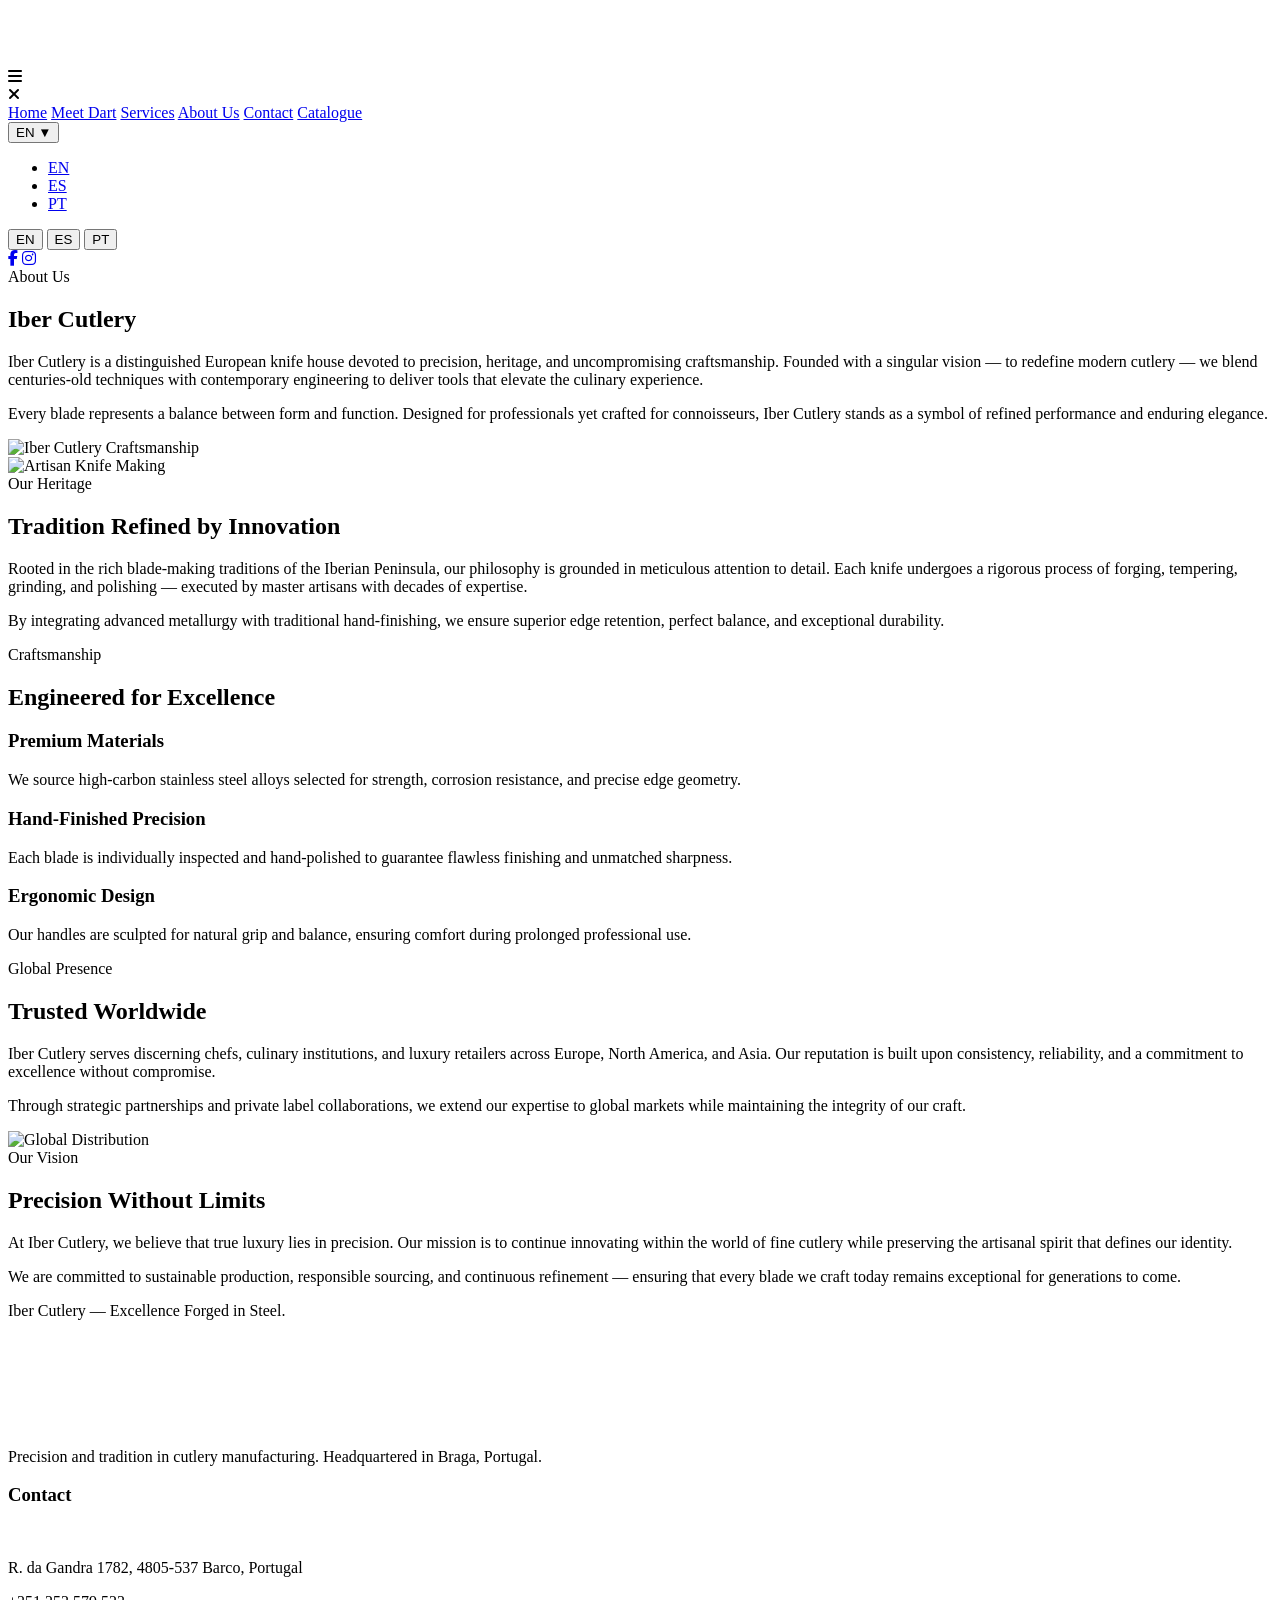
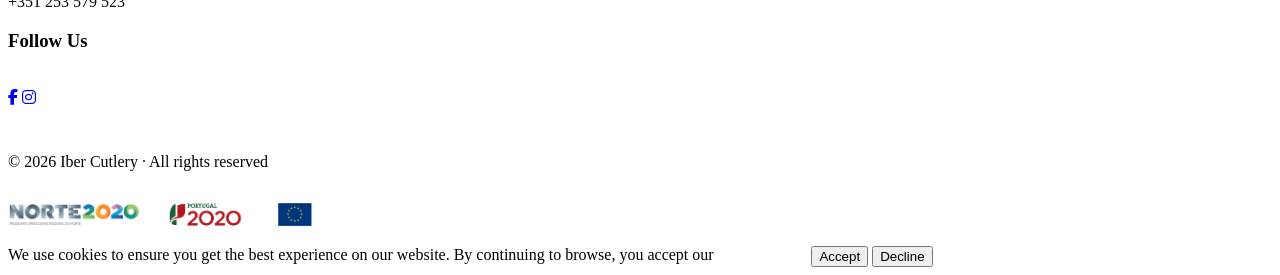
==== about.html @ 4a2fb49c "Update about.html" ====
<!doctype html>
<html lang="en">
<head>
<meta charset="utf-8"/>
<meta name="viewport" content="width=device-width, initial-scale=1, viewport-fit=cover"/>
<title>Iber Cutlery — Precision & Tradition | Made in Portugal</title>
<meta name="description" content="Iber Cutlery — Portuguese cutlery manufacturer. Precision engineering, handcrafted finishes and industrial production. B2B catalog and corporate information."/>
<meta name="theme-color" content="#0b1220"/>
<link rel="icon" href="/favicon.ico">

<link href="https://fonts.googleapis.com/css2?family=Poppins:wght@300;400;600&display=swap" rel="stylesheet">
<link rel="stylesheet" href="https://cdnjs.cloudflare.com/ajax/libs/font-awesome/6.5.0/css/all.min.css">




<link rel="stylesheet" href="styles.css">



</head>

<body>

<header>
  <div class="header-bar" id="headerBar">
    <div class="container">
      <nav>
        <div class="logo"><a href="index.html"><img src="logoIBERsolo.png" alt="Iber Cutlery Logo"></a></div>

        <div class="menu-toggle" id="menuToggle"><i class="fas fa-bars"></i></div>

        <div class="nav-links" id="navLinks">
          <div class="close-menu" id="closeMenu"><i class="fas fa-times"></i></div>

          <a href="index.html">Home</a>
          <a href="meetdart.html">Meet Dart</a>
          <a href="services.html">Services</a>
          <a href="about.html">About Us</a>
          <a href="contact.html">Contact</a>
          <a href="https://drive.google.com/file/d/1WoMRmmUtPPjQzyLjRYjJHznSljWQ4U9n/view?usp=drive_link" class="catalogue-btn">Catalogue</a>

          <!-- LANGUAGE SELECTOR DESKTOP -->
          <div class="language-selector-desktop">
            <button id="langBtn">EN ▼</button>
            <ul id="langMenu" class="lang-menu">
              <li><a href="#">EN</a></li>
              <li><a href="#">ES</a></li>
              <li><a href="#">PT</a></li>
            </ul>
          </div>

          <!-- LANGUAGE SELECTOR MOBILE -->
          <div class="language-selector-mobile">
            <button class="lang-mobile">EN</button>
            <button class="lang-mobile">ES</button>
            <button class="lang-mobile">PT</button>
          </div>

          <div class="nav-social">
            <a href="https://www.facebook.com/ibercutlery" target="_blank"><i class="fab fa-facebook-f"></i></a>
            <a href="https://www.instagram.com/ibercutlery/" target="_blank"><i class="fab fa-instagram"></i></a>
          </div>

        </div>
      </nav>
    </div>
  </div>
</header>


  <!------------------------- HTML SECCIÓN ESPECIFICA----------------------------------->
<!-- ABOUT IBER CUTLERY -->
<section class="section">
    <div class="container grid-2">
        <div>
            <div class="muted">About Us</div>
            <h1>Iber Cutlery</h1>
            <p>
                Iber Cutlery is a distinguished European knife house devoted to precision, heritage, and uncompromising craftsmanship. Founded with a singular vision — to redefine modern cutlery — we blend centuries-old techniques with contemporary engineering to deliver tools that elevate the culinary experience.
            </p>
            <p>
                Every blade represents a balance between form and function. Designed for professionals yet crafted for connoisseurs, Iber Cutlery stands as a symbol of refined performance and enduring elegance.
            </p>
        </div>
        <div class="image-wrapper">
            <img src="img.png" alt="Iber Cutlery Craftsmanship">
        </div>
    </div>
</section>


<!-- HERITAGE & PHILOSOPHY -->
<section class="section">
    <div class="container grid-2">
        <div class="image-wrapper">
            <img src="img.png" alt="Artisan Knife Making">
        </div>
        <div>
            <div class="muted">Our Heritage</div>
            <h2>Tradition Refined by Innovation</h2>
            <p>
                Rooted in the rich blade-making traditions of the Iberian Peninsula, our philosophy is grounded in meticulous attention to detail. Each knife undergoes a rigorous process of forging, tempering, grinding, and polishing — executed by master artisans with decades of expertise.
            </p>
            <p>
                By integrating advanced metallurgy with traditional hand-finishing, we ensure superior edge retention, perfect balance, and exceptional durability.
            </p>
        </div>
    </div>
</section>


<!-- CRAFTSMANSHIP -->
<section class="section">
    <div class="container">
        <div class="muted">Craftsmanship</div>
        <h2>Engineered for Excellence</h2>
        <div class="grid-3 values">
            <div class="card">
                <h3>Premium Materials</h3>
                <p>
                    We source high-carbon stainless steel alloys selected for strength, corrosion resistance, and precise edge geometry.
                </p>
            </div>
            <div class="card">
                <h3>Hand-Finished Precision</h3>
                <p>
                    Each blade is individually inspected and hand-polished to guarantee flawless finishing and unmatched sharpness.
                </p>
            </div>
            <div class="card">
                <h3>Ergonomic Design</h3>
                <p>
                    Our handles are sculpted for natural grip and balance, ensuring comfort during prolonged professional use.
                </p>
            </div>
        </div>
    </div>
</section>


<!-- GLOBAL PRESENCE -->
<section class="section">
    <div class="container grid-2">
        <div>
            <div class="muted">Global Presence</div>
            <h2>Trusted Worldwide</h2>
            <p>
                Iber Cutlery serves discerning chefs, culinary institutions, and luxury retailers across Europe, North America, and Asia. Our reputation is built upon consistency, reliability, and a commitment to excellence without compromise.
            </p>
            <p>
                Through strategic partnerships and private label collaborations, we extend our expertise to global markets while maintaining the integrity of our craft.
            </p>
        </div>
        <div class="image-wrapper">
            <img src="img.png" alt="Global Distribution">
        </div>
    </div>
</section>


<!-- VISION -->
<section class="section">
    <div class="container">
        <div class="muted">Our Vision</div>
        <h2>Precision Without Limits</h2>
        <p>
            At Iber Cutlery, we believe that true luxury lies in precision. Our mission is to continue innovating within the world of fine cutlery while preserving the artisanal spirit that defines our identity.
        </p>
        <p>
            We are committed to sustainable production, responsible sourcing, and continuous refinement — ensuring that every blade we craft today remains exceptional for generations to come.
        </p>
        <div class="signature">
            Iber Cutlery — Excellence Forged in Steel.
        </div>
    </div>
</section>













<footer>
  <div class="container footer-grid">
    <div>
      <div class="footer-logo"><img src="logoIBER-blanco.png" alt="Iber Cutlery"></div>
      <div class="footer-about">Precision and tradition in cutlery manufacturing. Headquartered in Braga, Portugal.</div>
    </div>

    <div>
      <h3>Contact</h3> <br>
      <p>R. da Gandra 1782, 4805-537 Barco, Portugal</p>
      <p>+351 253 579 523</p>
    </div>

    <div>
      
      <h3>Follow Us</h3>
      <br>
      <div class="footer-social">
        <a href="https://www.facebook.com/ibercutlery" target="_blank"><i class="fab fa-facebook-f"></i></a>
        <a href="https://www.instagram.com/ibercutlery/" target="_blank"><i class="fab fa-instagram"></i></a>
      </div>
      <div style="margin-top:12px;">
        <a href="privacy.html" style="color:#fff;">Privacy Policy</a>
      </div>
    </div>
  </div>

  <div class="footer-legal">
    <p>© <span id="copyright-year">2025</span> Iber Cutlery · All rights reserved</p>
    <img src="logos_2020.png" style="height:55px;cursor:pointer;" onclick="window.open('Ficha-do-Proyecto-Iber.pdf','_blank')">
  </div>
</footer>

<div class="cookie-popup" id="cookiePopup" style="display:none;">
  <div>We use cookies to ensure you get the best experience on our website. By continuing to browse, you accept our <a href="privacy.html" style="color:#fff;text-decoration:underline;">Privacy Policy</a></div>
  <div class="cookie-buttons">
    <button class="cookie-btn cookie-accept" id="acceptCookies">Accept</button>
    <button class="cookie-btn cookie-reject" id="rejectCookies">Decline</button>
  </div>
</div>

<script>
/* ================= HEADER SCROLL ================= */
const headerBar = document.getElementById('headerBar');
window.addEventListener('scroll', () => { headerBar.classList.toggle('scrolled', window.scrollY > 60); });

/* ================= MOBILE MENU ================= */
const toggle = document.getElementById('menuToggle');
const nav = document.getElementById('navLinks');
const closeBtn = document.getElementById('closeMenu');

toggle.addEventListener('click', () => {
  nav.classList.add('active');
  document.body.classList.add('no-scroll');
});

closeBtn.addEventListener('click', () => {
  nav.classList.remove('active');
  document.body.classList.remove('no-scroll');
});

document.addEventListener('click', (e) => {
  if(!nav.contains(e.target) && !toggle.contains(e.target)){
    nav.classList.remove('active');
    document.body.classList.remove('no-scroll');
  }
});

/* ================= COOKIES ================= */
const cookiePopup = document.getElementById('cookiePopup');

if(!localStorage.getItem('cookieChoice')){
  cookiePopup.style.display = 'flex';
}

document.getElementById('acceptCookies').onclick = () => {
  localStorage.setItem('cookieChoice','accepted');
  cookiePopup.style.display = 'none';
};

document.getElementById('rejectCookies').onclick = () => {
  localStorage.setItem('cookieChoice','rejected');
  cookiePopup.style.display = 'none';
};

/* ================= LANGUAGE DROPDOWN DESKTOP ================= */
const langBtn = document.getElementById('langBtn');
const langMenu = document.getElementById('langMenu');

langBtn.addEventListener('click', (e) => {
  e.stopPropagation();
  langMenu.style.display = (langMenu.style.display === 'block') ? 'none' : 'block';
});

document.addEventListener('click', () => { langMenu.style.display = 'none'; });

/* ================= COPYRIGHT YEAR ================= */
document.getElementById("copyright-year").textContent = new Date().getFullYear();





  



/* ================= JS ESPECIFICO ================= */







</script>

</body>
</html>
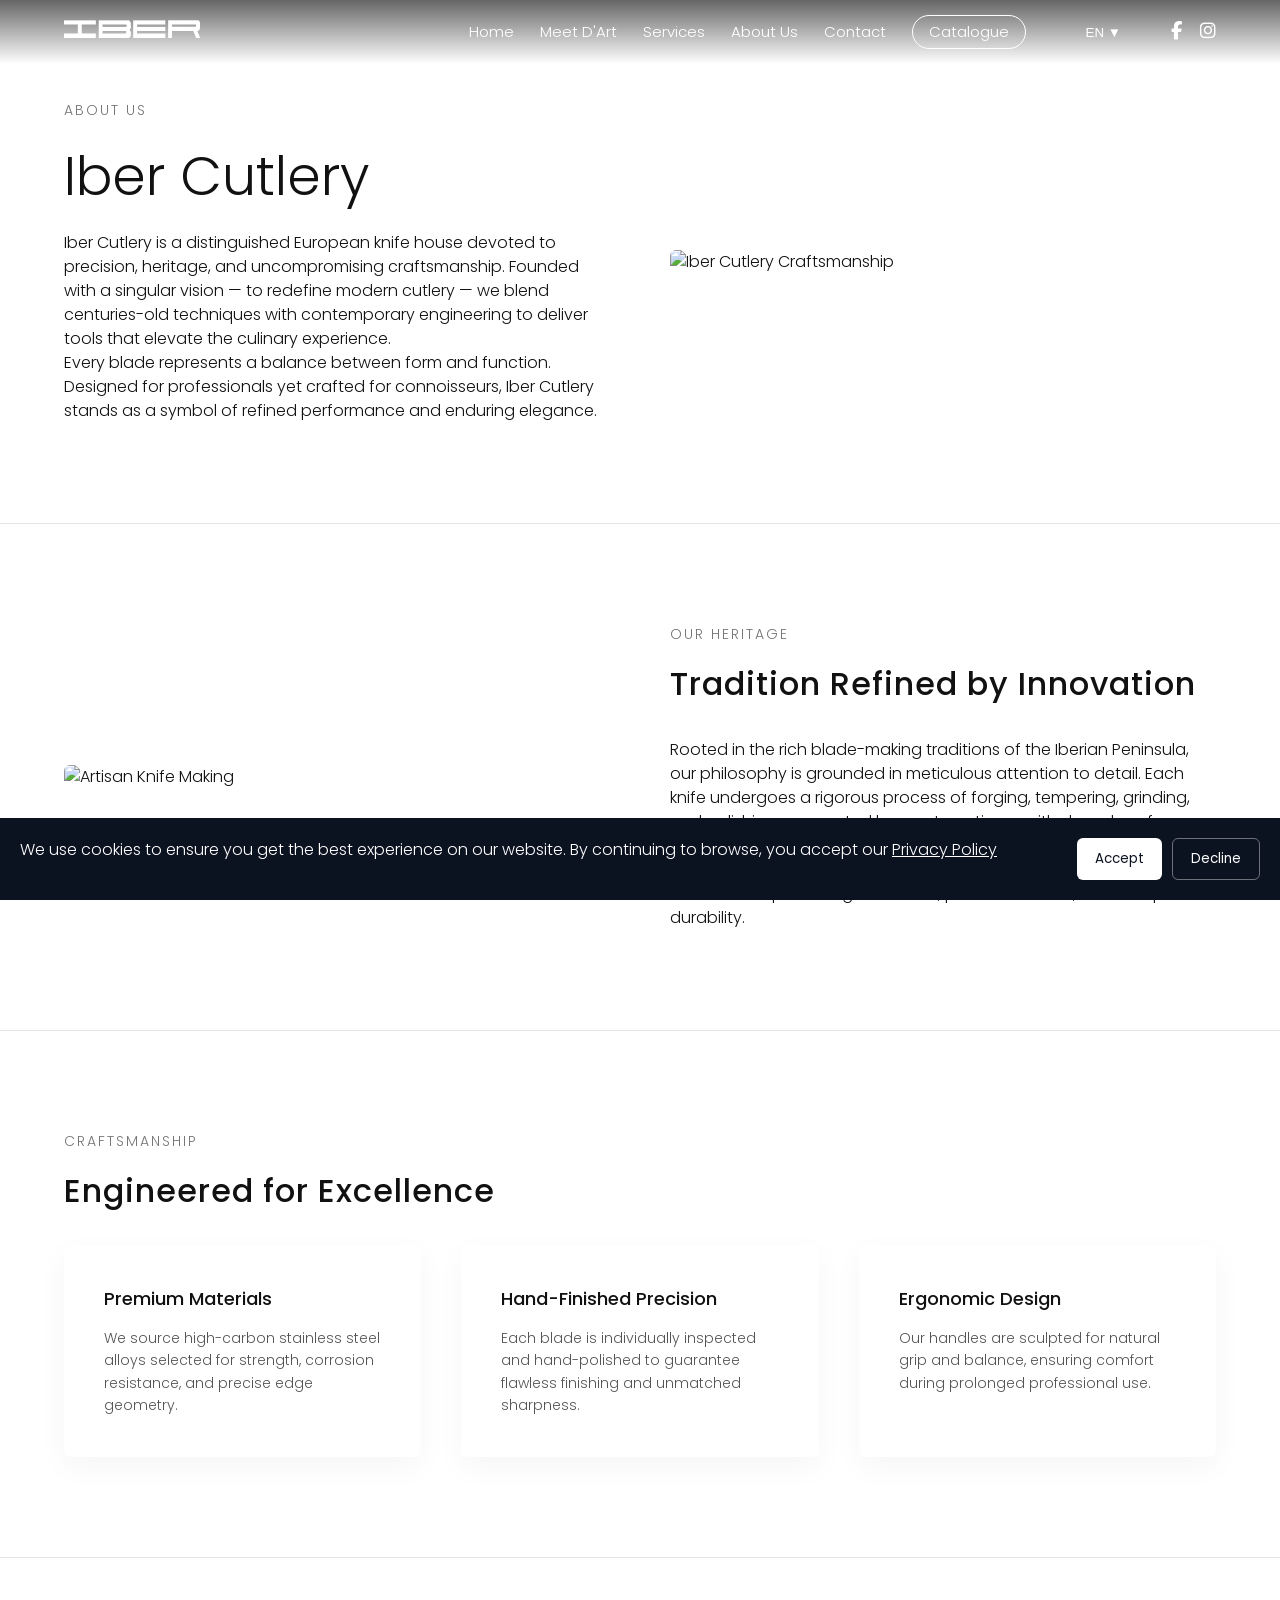
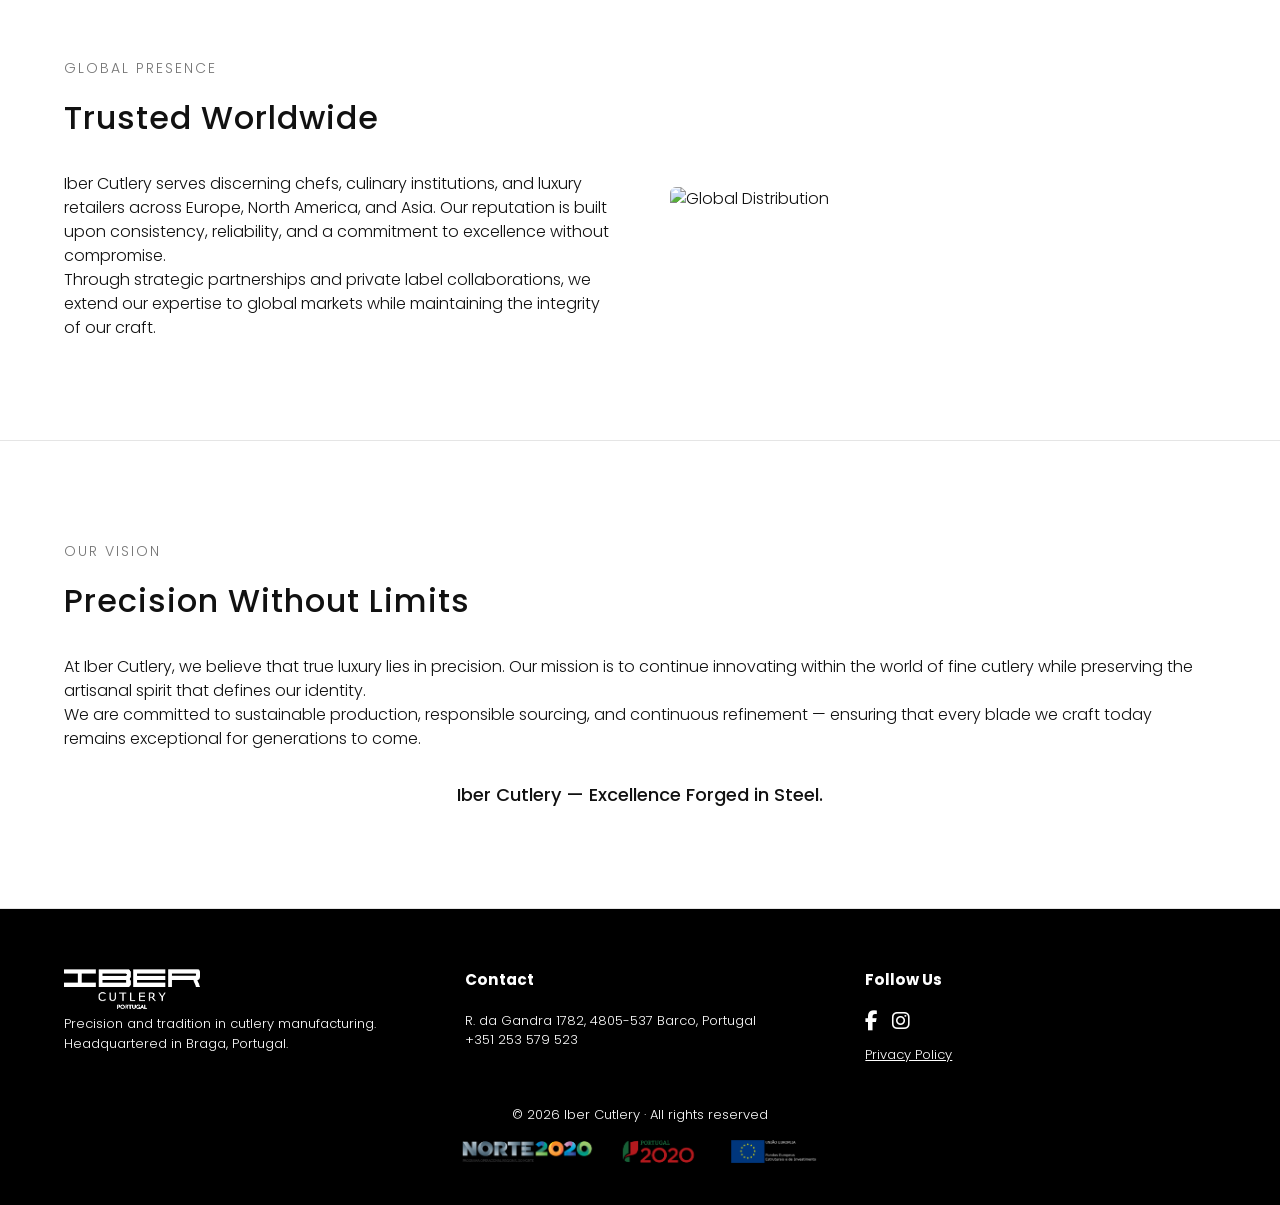
==== commit 69ef3f35: "Update about.html" ====
--- a/about.html
+++ b/about.html
@@ -34,7 +34,7 @@
           <div class="close-menu" id="closeMenu"><i class="fas fa-times"></i></div>
 
           <a href="index.html">Home</a>
-          <a href="meetdart.html">Meet Dart</a>
+          <a href="meetdart.html">Meet D'Art</a>
           <a href="services.html">Services</a>
           <a href="about.html">About Us</a>
           <a href="contact.html">Contact</a>
--- a/styles.css
+++ b/styles.css
@@ -0,0 +1,834 @@
+
+
+
+/* ================= RESET ================= */
+*, *::before, *::after {
+  box-sizing: border-box;
+  margin: 0;
+  padding: 0;
+}
+
+html {
+  scroll-behavior: smooth;
+}
+
+body {
+  font-family: "Poppins", sans-serif;
+  font-weight: 300;
+  line-height: 1.5;
+  color: #111;
+  background: #fff;
+  overflow-x: hidden;
+}
+
+/* ================= GLOBAL ================= */
+.container {
+  max-width: 1200px;
+  margin: auto;
+  padding: 0 clamp(16px, 4vw, 24px);
+}
+
+body.no-scroll {
+  overflow: hidden;
+}
+
+/* ================= HEADER ================= */
+header {
+  position: fixed;
+  top: 0;
+  left: 0;
+  right: 0;
+  z-index: 1000;
+}
+
+.header-bar {
+  width: 100%;
+  background: linear-gradient(to bottom, rgba(0,0,0,0.6), rgba(0,0,0,0));
+  transition: .35s;
+}
+
+.header-bar.scrolled {
+  background: rgba(0,0,0,.95);
+  backdrop-filter: blur(6px);
+}
+
+nav {
+  display: flex;
+  align-items: center;
+  justify-content: space-between;
+  height: 64px;
+}
+
+.logo img {
+  height: 18px;
+}
+
+/* ================= NAV ================= */
+.nav-links {
+  display: flex;
+  align-items: center;
+  gap: 26px;
+}
+
+.nav-links a {
+  color: #fff;
+  text-decoration: none;
+  font-size: 15px;
+}
+
+/* CTA */
+.catalogue-btn {
+  border: 1.6px solid #fff;
+  padding: 5px 16px;
+  border-radius: 80px;
+}
+
+/* SOCIAL ICONS */
+.nav-social {
+  display: flex;
+  gap: 18px;
+  margin-left: 10px;
+}
+
+.nav-social i {
+  color: #fff;
+  font-size: 18px;
+  transition: .3s;
+}
+
+.nav-social i:hover {
+  color: #aaa;
+}
+
+/* MENU BUTTONS */
+.menu-toggle,
+.close-menu {
+  display: none;
+  font-size: 26px;
+  color: #fff;
+  cursor: pointer;
+}
+
+/* ================= HERO ================= */
+.hero {
+  position: relative;
+  min-height: 100dvh;
+  width: 100%;
+  overflow: hidden;
+}
+
+.hero video {
+  position: absolute;
+  inset: 0;
+  width: 100%;
+  height: 100%;
+  object-fit: cover;
+}
+
+.overlay {
+  position: absolute;
+  inset: 0;
+  background: linear-gradient(180deg, rgba(11,18,32,0.35), rgba(11,18,32,0.65));
+  display: flex;
+  align-items: center;
+  justify-content: center;
+  text-align: center;
+  padding: 40px 20px;
+}
+
+.hero-inner {
+  max-width: 900px;
+  color: #fff;
+}
+
+.logo-hero img {
+  width: clamp(180px, 20vw, 260px);
+  margin-bottom: 22px;
+}
+
+h1 {
+  font-size: clamp(32px, 5vw, 54px);
+  margin-bottom: 14px;
+  font-weight: 300;
+}
+
+.lead {
+  font-size: clamp(16px, 2.2vw, 18px);
+}
+
+.actions {
+  display: flex;
+  gap: 24px;
+  justify-content: center;
+  margin-top: 40px;
+  flex-wrap: wrap;
+}
+
+.btn {
+  padding: 16px 44px;
+  border-radius: 80px;
+  border: 1.6px solid #fff;
+  color: #fff;
+  text-decoration: none;
+  font-size: 18px;
+  min-width: 180px;
+  transition: .3s;
+}
+
+.btn:hover {
+  background: rgba(255,255,255,.15);
+  transform: translateY(-2px);
+}
+
+/* ================= SECTIONS ================= */
+.white-section {
+  padding: clamp(40px, 10vw, 40px) 20px;
+  text-align: center;
+}
+
+.white-section h2 {
+  font-size: clamp(26px, 4vw, 40px);
+  margin-bottom: 20px;
+  font-weight: 400;
+}
+
+.white-section p {
+  max-width: 850px;
+  margin: 0 auto 60px;
+  font-size: 16px;
+}
+
+.box-grid {
+  display: grid;
+  grid-template-columns: repeat(auto-fit, minmax(260px,1fr));
+  gap: 30px;
+}
+
+.info-box {
+  padding: 30px 30px;
+  border-radius: 40px;
+  background: #cfcfcf;
+}.info-box p {
+  text-align: justify;
+}
+
+
+/* ================= FOOTER ================= */
+footer {
+  background: #000000;
+  color: #fff;
+  padding-top: 60px;
+  font-size: 13px;
+}
+
+.footer-grid {
+  display: grid;
+  grid-template-columns: repeat(auto-fit, minmax(240px,1fr));
+  gap: 50px;
+  margin-bottom: 20px;
+}
+
+.footer-logo img {
+  height: 40px;
+}
+
+.footer-social {
+  display: flex;
+  gap: 14px;
+}
+
+.footer-social i {
+  color: #fff;
+  font-size: 20px;
+}
+
+.footer-social i:hover {
+  color: #888;
+}
+
+.footer-legal {
+  background: #000;
+  padding: 20px;
+  text-align: center;
+  font-size: 13px;
+}
+
+/* ================= COOKIES ================= */
+.cookie-popup {
+  position: fixed;
+  bottom: 0;
+  left: 0;
+  width: 100%;
+  background: #0b1220;
+  color: #fff;
+  padding: 20px;
+  display: flex;
+  justify-content: space-between;
+  gap: 20px;
+  flex-wrap: wrap;
+  z-index: 9999;
+}
+
+.cookie-buttons {
+  display: flex;
+  gap: 10px;
+  flex-wrap: wrap;
+}
+
+.cookie-btn {
+  border: none;
+  padding: 10px 18px;
+  border-radius: 6px;
+  cursor: pointer;
+  font-family: "Poppins";
+}
+
+.cookie-accept {
+  background: #fff;
+  color: #0b1220;
+}
+
+.cookie-reject {
+  background: transparent;
+  border: 1px solid rgba(255,255,255,.4);
+  color: #fff;
+}
+
+/* ================= LANGUAGE SELECTORS ================= */
+/* Desktop */
+.language-selector-desktop {
+  position: relative;
+  display: inline-block;
+  margin-left: 20px;
+}
+
+.language-selector-desktop button {
+  background: none;
+  color: #fff;
+  border: none;
+  padding: 6px 14px;
+  border-radius: 40px;
+  cursor: pointer;
+  font-weight: 500;
+}
+
+.language-selector-desktop .lang-menu {
+  display: none;
+  position: absolute;
+  top: 120%;
+  left: 0;
+  background: #0b1220;
+  border-radius: 12px;
+  list-style: none;
+  padding: 8px 0;
+  min-width: 60px;
+  text-align: center;
+  box-shadow: 0 2px 10px rgba(0,0,0,0.4);
+  z-index: 1005;
+}
+
+.language-selector-desktop .lang-menu li a {
+  display: block;
+  padding: 6px 16px;
+  color: #fff;
+  text-decoration: none;
+  font-weight: 500;
+}
+
+.language-selector-desktop .lang-menu li a:hover {
+  background: rgba(255,255,255,0.1);
+}
+
+/* Mobile */
+.language-selector-mobile {
+  display: flex;
+  gap: 10px;
+  justify-content: center;
+  width: 100%;
+}
+
+.language-selector-mobile .lang-mobile {
+  background: #fff;
+  color: #000;
+  border: 1.6px solid #fff;
+  padding: 6px 12px;
+  border-radius: 30px;
+  cursor: pointer;
+  font-weight: 500;
+  min-width: 50px;
+}
+
+/* ================= MEDIA QUERIES ================= */
+
+/* Tablet & Mobile <=900px */
+@media (max-width: 900px) {
+
+  /* Menu Toggle */
+  .menu-toggle { 
+    display: block;
+  }
+
+  /* Nav links */
+  .nav-links {
+    position: fixed;
+    top: 0;
+    right: -100%;
+    width: 100%;
+    height: 100vh;
+    background: rgba(0,0,0,0.9);
+    flex-direction: column;
+    justify-content: flex-start;
+    align-items: center;
+    padding: 80px 0 40px 0;
+    overflow-y: auto;
+    transition: .35s;
+    z-index: 1001;
+    scroll-behavior: smooth;
+  }
+
+  .nav-links.active { right: 0; }
+
+  .nav-links a {
+    font-size: 18px;
+    color: #fff;
+    text-decoration: none;
+    text-align: center;
+    margin: 1px 0;
+    padding: 1px 0;
+    width: 100%;
+    max-width: 200px;
+  }
+
+  .nav-links a.catalogue-btn {
+    background: #fff;
+    color: #000 !important;
+    border: none;
+    padding: 7px 40px;
+    margin: 6px 0;
+    border-radius: 40px;
+    font-weight: 500;
+    text-align: center;
+    width: auto;
+    display: inline-block;
+  }
+
+  .close-menu {
+    display: block;
+    position: absolute;
+    top: 12px;
+    right: 12px;
+    z-index: 1002;
+  }
+
+  /* Scrollbar minimal */
+  .nav-links::-webkit-scrollbar {
+    width: 6px;
+  }
+  .nav-links::-webkit-scrollbar-thumb {
+    background: rgba(255,255,255,0.2);
+    border-radius: 3px;
+  }
+
+  /* Hide desktop language selector */
+  .language-selector-desktop { display: none; }
+
+  /* Hero Mobile */
+  .hero-inner {
+    display: flex;
+    flex-direction: column;
+    align-items: center;
+    justify-content: center;
+    text-align: center;
+    padding: 20px;
+  }
+
+  .logo-hero img { width: clamp(120px,35vw,180px); margin-bottom: 20px; }
+  .actions { flex-direction: column; align-items: center; gap: 14px; margin-top: 24px; }
+  .btn { width: 70%; max-width: 260px; font-size: 16px; padding: 14px 28px; }
+
+  .nav-links .nav-social i {
+    font-size: 24px; 
+  }
+
+}
+
+/* Mobile <=600px */
+@media (max-width:600px) {
+  nav { height: 58px; }
+  .logo img { height: 16px; }
+  .white-section { padding: 30px 16px; }
+
+  .cookie-popup { flex-direction: column; align-items: flex-start; }
+  .cookie-buttons { width: 100%; }
+  .cookie-btn { flex: 1; text-align: center; }
+}
+
+/* Landscape mobile <=900px */
+@media (orientation: landscape) and (max-width:900px) {
+  .logo-hero { display: none; }
+  .nav-links { min-height: auto; padding: 30px 0; }
+}
+
+/* Desktop >=901px */
+@media (min-width:901px) {
+  .close-menu { display: none !important; }
+  .language-selector-mobile { display: none !important; }
+}
+
+
+
+
+
+
+.info-box {
+  position: relative;
+  background-size: cover;
+  background-position: center;
+  border-radius: 10px;
+  min-height:900px;
+  padding: 45px;
+  color: #fff;
+  display: flex;
+  align-items: top;
+  justify-content: center;
+  overflow: hidden;
+}
+
+.info-box::before {
+  content: "";
+  position: absolute;
+  inset: 0;
+  background: rgba(0,0,0,0.35);
+  /*background: rgba(0,0,0,0.35);  oscurece un poco la imagen para mejorar la legibilidad */
+  border-radius: 10px;
+}
+
+.info-content {
+  position: relative; /* para estar por encima del ::before */
+  z-index: 1;
+  text-align: justify;
+}
+
+
+.info-btn {
+  display: inline-block;
+  padding: 14px 36px;
+  border-radius: 60px;
+  background: rgba(0, 0, 0, 0.15);
+  color: #ffffff;
+  font-weight: 300;
+  text-decoration: none;
+  font-size: 16px;
+  transition: 0.3s;
+  border: 1.6px solid #fff;
+}
+
+.info-btn:hover {
+  background: rgba(0, 0, 0, 0.55);
+  transform: translateY(-2px);
+}
+
+
+
+
+
+
+
+
+
+
+
+
+
+/* ================= ESTILOS DE DART ================= */
+/* GENERAL */
+.dart-section,
+.dart-finishes,
+.dart-gallery{
+  padding: 100px 20px;
+}
+
+.container-narrow{
+  max-width: 900px;
+  margin: auto;
+  text-align: center;
+}
+
+.dart-title{
+  font-size: 42px;
+  font-weight: 300;
+  margin-bottom: 30px;
+}
+
+.dart-text{
+  font-size: 17px;
+  line-height: 1.8;
+  color: #444;
+}
+
+/* FINISHES */
+.finish-grid{
+  display: grid;
+  grid-template-columns: repeat(auto-fit,minmax(260px,1fr));
+  gap: 40px;
+  margin-top: 70px;
+}
+
+.finish-card{
+  position: relative;
+  overflow: hidden;
+  border-radius: 16px;
+}
+
+.finish-card img{
+  width: 100%;
+  height: 420px;
+  object-fit: cover;
+  display: block;
+}
+
+.finish-overlay{
+  position: absolute;
+  inset: 0;
+  background: linear-gradient(to top, rgba(0,0,0,0.65), rgba(0,0,0,0.2));
+  color: #fff;
+  padding: 30px;
+  display: flex;
+  flex-direction: column;
+  justify-content: flex-end;
+}
+
+/* GALLERY */
+.gallery-grid{
+  display: grid;
+  grid-template-columns: repeat(4,1fr);
+  gap: 0;
+  margin-top: 60px;
+}
+
+.gallery-item{
+  position: relative;
+  cursor: pointer;
+  overflow: hidden;
+}
+
+.gallery-item img{
+  width: 100%;
+  height: 420px;
+  object-fit: cover;
+  display: block;
+  transition: 0.6s;
+}
+
+.gallery-item:hover img{
+  transform: scale(1.05);
+}
+
+.gallery-label{
+  position: absolute;
+  bottom: 0;
+  left: 0;
+  right: 0;
+  padding: 20px;
+  background: linear-gradient(to top, rgba(0,0,0,0.8), transparent);
+  color: #fff;
+  font-size: 18px;
+}
+
+/* MODAL */
+.model-modal{
+  position: fixed;
+  inset: 0;
+  background: rgba(0,0,0,0.85);
+  display: none;
+  align-items: center;
+  justify-content: center;
+  z-index: 9999;
+}
+
+.model-content{
+  width: 90%;
+  max-width: 1000px;
+  background: #111;
+  border-radius: 20px;
+  overflow: hidden;
+  display: grid;
+  grid-template-columns: 1fr 1fr;
+}
+
+.model-content img{
+  width: 100%;
+  height: 100%;
+  object-fit: cover;
+}
+
+.modal-info{
+  padding: 60px;
+  color: #fff;
+}
+
+.close-modal{
+  position: absolute;
+  top: 30px;
+  right: 40px;
+  color: #fff;
+  font-size: 28px;
+  cursor: pointer;
+}
+
+/* RESPONSIVE */
+@media(max-width:900px){
+  .gallery-grid{
+    grid-template-columns: repeat(2,1fr);
+  }
+
+  .model-content{
+    grid-template-columns: 1fr;
+  }
+
+  .modal-info{
+    padding: 30px;
+  }
+
+  .finish-card img,
+  .gallery-item img{
+    height: 300px;
+  }
+}
+
+
+
+
+
+/* ================= ESTILOS SERVICE ================= */
+.section {
+    padding: 100px 0;
+    border-bottom: 1px solid #e5e5e5;
+}
+
+.section:last-child {
+    border-bottom: none;
+}
+
+h2 {
+    font-size: 32px;
+    font-weight: 500;
+    margin-bottom: 30px;
+    letter-spacing: 1px;
+}
+
+.grid-2 {
+    display: grid;
+    grid-template-columns: 1fr 1fr;
+    gap: 60px;
+    align-items: center;
+}
+
+.grid-3 {
+    display: grid;
+    grid-template-columns: repeat(3, 1fr);
+    gap: 40px;
+}
+
+.image-wrapper {
+    width: 100%;
+    overflow: hidden;
+    border-radius: 6px;
+}
+
+.image-wrapper img {
+    width: 100%;
+    height: auto;
+    display: block;
+    object-fit: cover;
+}
+
+.muted {
+    color: #777;
+    font-size: 14px;
+    letter-spacing: 2px;
+    text-transform: uppercase;
+    margin-bottom: 15px;
+}
+
+.card {
+    padding: 40px;
+    background: #fff;
+    border-radius: 6px;
+    box-shadow: 0 10px 30px rgba(0,0,0,0.04);
+}
+
+.card h3 {
+    font-size: 18px;
+    font-weight: 500;
+    margin-bottom: 15px;
+}
+
+.card p {
+    font-size: 14px;
+    line-height: 1.6;
+    color: #555;
+}
+
+.signature {
+    font-size: 18px;
+    font-weight: 500;
+    margin-top: 30px;
+    text-align: center;
+}
+
+/* RESPONSIVE */
+@media (max-width: 992px) {
+    .grid-2 {
+        grid-template-columns: 1fr;
+        gap: 40px;
+    }
+
+    .grid-3 {
+        grid-template-columns: 1fr;
+    }
+
+    .section {
+        padding: 70px 0;
+    }
+
+    h2 {
+        font-size: 26px;
+    }
+    
+}
+
+
+
+
+
+
+
+
+
+
+
+/* ================= CONTACT PAGE ================= */
+
+
+/* === CENTERED CONTACT SECTION === */
+
+
+
+
+
+.contact-bg-video{
+  position: fixed;
+  inset: 0;
+  width: 100%;
+  height: 100%;
+  object-fit: cover;
+  z-index: -2;
+}
+
+.contact-video-overlay{
+  position: fixed;
+  inset: 0;
+  background: rgba(0,0,0,0.52);
+  z-index: -1;
+}
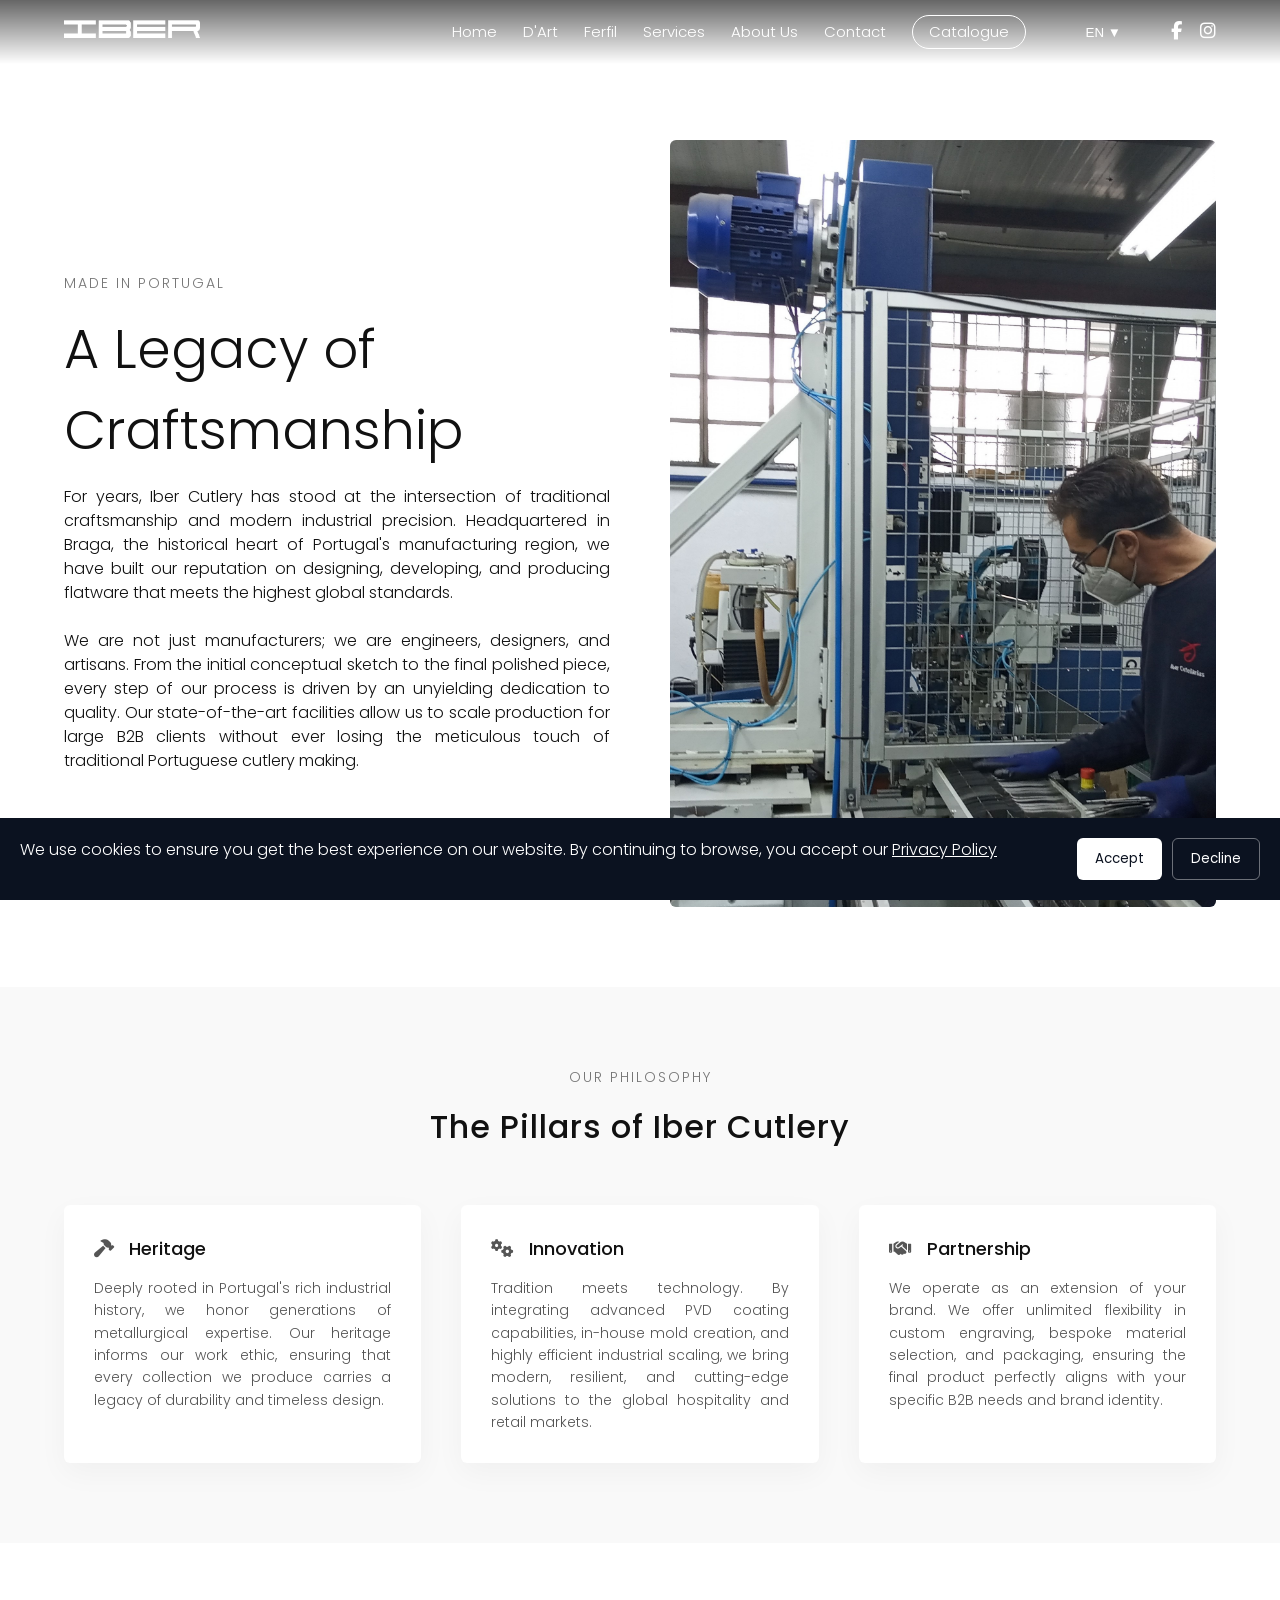
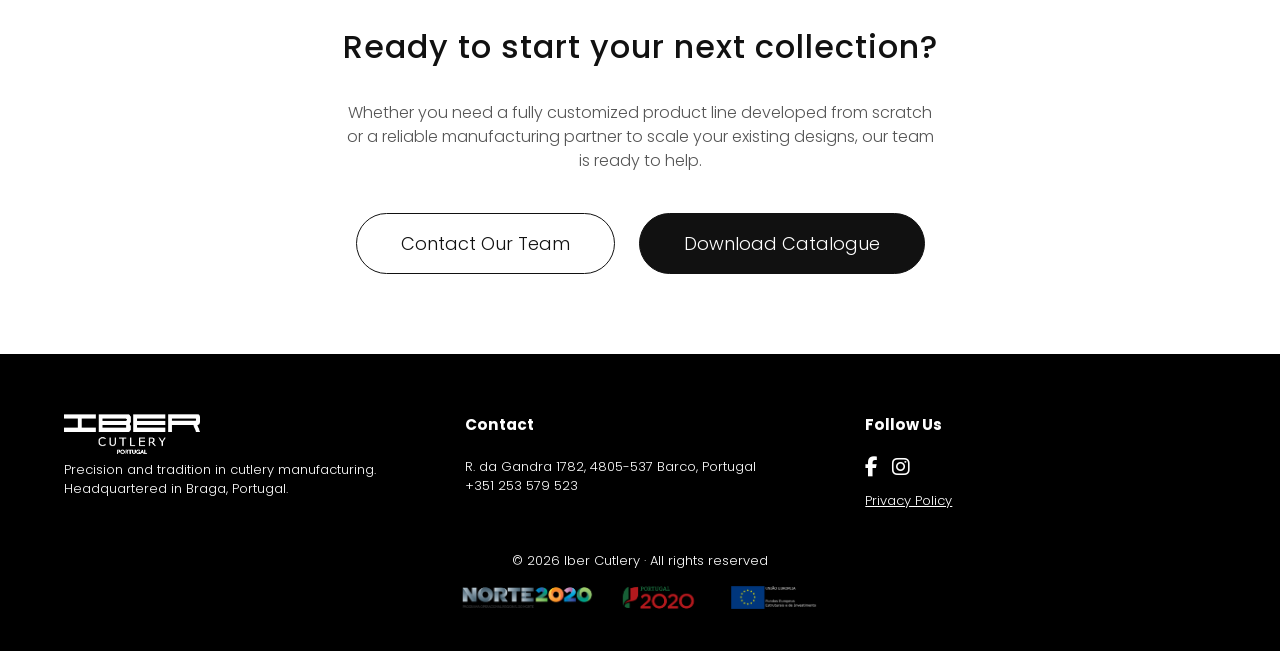
==== commit 8af91eee: "Add files via upload" ====
--- a/about.html
+++ b/about.html
@@ -3,21 +3,15 @@
 <head>
 <meta charset="utf-8"/>
 <meta name="viewport" content="width=device-width, initial-scale=1, viewport-fit=cover"/>
-<title>Iber Cutlery — Precision & Tradition | Made in Portugal</title>
-<meta name="description" content="Iber Cutlery — Portuguese cutlery manufacturer. Precision engineering, handcrafted finishes and industrial production. B2B catalog and corporate information."/>
+<title>About Us | Iber Cutlery — Precision & Tradition</title>
+<meta name="description" content="Learn about Iber Cutlery's history, our manufacturing capabilities in Braga, Portugal, and our commitment to precision engineering and traditional craftsmanship."/>
 <meta name="theme-color" content="#0b1220"/>
 <link rel="icon" href="/favicon.ico">
 
-<link href="https://fonts.googleapis.com/css2?family=Poppins:wght@300;400;600&display=swap" rel="stylesheet">
+<link href="https://fonts.googleapis.com/css2?family=Poppins:wght@300;400;500;600&display=swap" rel="stylesheet">
 <link rel="stylesheet" href="https://cdnjs.cloudflare.com/ajax/libs/font-awesome/6.5.0/css/all.min.css">
 
-
-
-
 <link rel="stylesheet" href="styles.css">
-
-
-
 </head>
 
 <body>
@@ -34,13 +28,13 @@
           <div class="close-menu" id="closeMenu"><i class="fas fa-times"></i></div>
 
           <a href="index.html">Home</a>
-          <a href="meetdart.html">Meet D'Art</a>
+          <a href="meetdart.html">D'Art</a>
+          <a href="ferfil.html">Ferfil</a>
           <a href="services.html">Services</a>
           <a href="about.html">About Us</a>
           <a href="contact.html">Contact</a>
           <a href="https://drive.google.com/file/d/1WoMRmmUtPPjQzyLjRYjJHznSljWQ4U9n/view?usp=drive_link" class="catalogue-btn">Catalogue</a>
 
-          <!-- LANGUAGE SELECTOR DESKTOP -->
           <div class="language-selector-desktop">
             <button id="langBtn">EN ▼</button>
             <ul id="langMenu" class="lang-menu">
@@ -50,7 +44,6 @@
             </ul>
           </div>
 
-          <!-- LANGUAGE SELECTOR MOBILE -->
           <div class="language-selector-mobile">
             <button class="lang-mobile">EN</button>
             <button class="lang-mobile">ES</button>
@@ -68,125 +61,63 @@
   </div>
 </header>
 
-
-  <!------------------------- HTML SECCIÓN ESPECIFICA----------------------------------->
-<!-- ABOUT IBER CUTLERY -->
-<section class="section">
-    <div class="container grid-2">
-        <div>
-            <div class="muted">About Us</div>
-            <h1>Iber Cutlery</h1>
-            <p>
-                Iber Cutlery is a distinguished European knife house devoted to precision, heritage, and uncompromising craftsmanship. Founded with a singular vision — to redefine modern cutlery — we blend centuries-old techniques with contemporary engineering to deliver tools that elevate the culinary experience.
-            </p>
-            <p>
-                Every blade represents a balance between form and function. Designed for professionals yet crafted for connoisseurs, Iber Cutlery stands as a symbol of refined performance and enduring elegance.
-            </p>
-        </div>
-        <div class="image-wrapper">
-            <img src="img.png" alt="Iber Cutlery Craftsmanship">
-        </div>
-    </div>
+<section class="section" style="padding: 140px 0 80px;">
+  <div class="container grid-2">
+    <div>
+      <div class="muted">Made in Portugal</div>
+      <h1>A Legacy of Craftsmanship</h1>
+      <p style="text-align: justify;">
+        For years, Iber Cutlery has stood at the intersection of traditional craftsmanship and modern industrial precision. Headquartered in Braga, the historical heart of Portugal's manufacturing region, we have built our reputation on designing, developing, and producing flatware that meets the highest global standards.
+        <br><br>
+        We are not just manufacturers; we are engineers, designers, and artisans. From the initial conceptual sketch to the final polished piece, every step of our process is driven by an unyielding dedication to quality. Our state-of-the-art facilities allow us to scale production for large B2B clients without ever losing the meticulous touch of traditional Portuguese cutlery making.
+      </p>
+    </div>
+    <div class="image-wrapper">
+      <img src="factory.jpg" alt="Iber Cutlery Manufacturing Facility">
+    </div>
+  </div>
 </section>
 
-
-<!-- HERITAGE & PHILOSOPHY -->
-<section class="section">
-    <div class="container grid-2">
-        <div class="image-wrapper">
-            <img src="img.png" alt="Artisan Knife Making">
-        </div>
-        <div>
-            <div class="muted">Our Heritage</div>
-            <h2>Tradition Refined by Innovation</h2>
-            <p>
-                Rooted in the rich blade-making traditions of the Iberian Peninsula, our philosophy is grounded in meticulous attention to detail. Each knife undergoes a rigorous process of forging, tempering, grinding, and polishing — executed by master artisans with decades of expertise.
-            </p>
-            <p>
-                By integrating advanced metallurgy with traditional hand-finishing, we ensure superior edge retention, perfect balance, and exceptional durability.
-            </p>
-        </div>
-    </div>
+<section class="section" style="background-color: #f9f9f9; padding: 80px 0;">
+  <div class="container">
+    <div class="muted" style="text-align: center;">Our Philosophy</div>
+    <h2 style="text-align: center;">The Pillars of Iber Cutlery</h2>
+    <br>
+    <div class="grid-3 values">
+      <div class="card" style="padding: 30px;">
+        <h3><i class="fas fa-hammer" style="margin-right: 10px; color: #555;"></i> Heritage</h3>
+        <p>
+          Deeply rooted in Portugal's rich industrial history, we honor generations of metallurgical expertise. Our heritage informs our work ethic, ensuring that every collection we produce carries a legacy of durability and timeless design.
+        </p>
+      </div>
+      <div class="card" style="padding: 30px;">
+        <h3><i class="fas fa-cogs" style="margin-right: 10px; color: #555;"></i> Innovation</h3>
+        <p>
+          Tradition meets technology. By integrating advanced PVD coating capabilities, in-house mold creation, and highly efficient industrial scaling, we bring modern, resilient, and cutting-edge solutions to the global hospitality and retail markets.
+        </p>
+      </div>
+      <div class="card" style="padding: 30px;">
+        <h3><i class="fas fa-handshake" style="margin-right: 10px; color: #555;"></i> Partnership</h3>
+        <p>
+          We operate as an extension of your brand. We offer unlimited flexibility in custom engraving, bespoke material selection, and packaging, ensuring the final product perfectly aligns with your specific B2B needs and brand identity.
+        </p>
+      </div>
+    </div>
+  </div>
 </section>
 
-
-<!-- CRAFTSMANSHIP -->
-<section class="section">
-    <div class="container">
-        <div class="muted">Craftsmanship</div>
-        <h2>Engineered for Excellence</h2>
-        <div class="grid-3 values">
-            <div class="card">
-                <h3>Premium Materials</h3>
-                <p>
-                    We source high-carbon stainless steel alloys selected for strength, corrosion resistance, and precise edge geometry.
-                </p>
-            </div>
-            <div class="card">
-                <h3>Hand-Finished Precision</h3>
-                <p>
-                    Each blade is individually inspected and hand-polished to guarantee flawless finishing and unmatched sharpness.
-                </p>
-            </div>
-            <div class="card">
-                <h3>Ergonomic Design</h3>
-                <p>
-                    Our handles are sculpted for natural grip and balance, ensuring comfort during prolonged professional use.
-                </p>
-            </div>
-        </div>
-    </div>
+<section class="section" style="padding: 80px 0; text-align: center;">
+  <div class="container">
+    <h2>Ready to start your next collection?</h2>
+    <p style="max-width: 600px; margin: 0 auto 30px; color: #555;">
+      Whether you need a fully customized product line developed from scratch or a reliable manufacturing partner to scale your existing designs, our team is ready to help.
+    </p>
+    <div class="actions" style="justify-content: center;">
+      <a href="contact.html" class="btn" style="border-color:#111; color:#111;">Contact Our Team</a>
+      <a href="https://drive.google.com/file/d/1WoMRmmUtPPjQzyLjRYjJHznSljWQ4U9n/view?usp=drive_link" class="btn" style="background:#111; color:#fff; border-color:#111;">Download Catalogue</a>
+    </div>
+  </div>
 </section>
-
-
-<!-- GLOBAL PRESENCE -->
-<section class="section">
-    <div class="container grid-2">
-        <div>
-            <div class="muted">Global Presence</div>
-            <h2>Trusted Worldwide</h2>
-            <p>
-                Iber Cutlery serves discerning chefs, culinary institutions, and luxury retailers across Europe, North America, and Asia. Our reputation is built upon consistency, reliability, and a commitment to excellence without compromise.
-            </p>
-            <p>
-                Through strategic partnerships and private label collaborations, we extend our expertise to global markets while maintaining the integrity of our craft.
-            </p>
-        </div>
-        <div class="image-wrapper">
-            <img src="img.png" alt="Global Distribution">
-        </div>
-    </div>
-</section>
-
-
-<!-- VISION -->
-<section class="section">
-    <div class="container">
-        <div class="muted">Our Vision</div>
-        <h2>Precision Without Limits</h2>
-        <p>
-            At Iber Cutlery, we believe that true luxury lies in precision. Our mission is to continue innovating within the world of fine cutlery while preserving the artisanal spirit that defines our identity.
-        </p>
-        <p>
-            We are committed to sustainable production, responsible sourcing, and continuous refinement — ensuring that every blade we craft today remains exceptional for generations to come.
-        </p>
-        <div class="signature">
-            Iber Cutlery — Excellence Forged in Steel.
-        </div>
-    </div>
-</section>
-
-
-
-
-
-
-
-
-
-
-
-
 
 <footer>
   <div class="container footer-grid">
@@ -202,7 +133,6 @@
     </div>
 
     <div>
-      
       <h3>Follow Us</h3>
       <br>
       <div class="footer-social">
@@ -287,23 +217,11 @@
 /* ================= COPYRIGHT YEAR ================= */
 document.getElementById("copyright-year").textContent = new Date().getFullYear();
 
-
-
-
-
-  
-
-
-
-/* ================= JS ESPECIFICO ================= */
-
-
-
-
-
-
-
+/* ================= LAZY LOAD IMAGES ================= */
+document.querySelectorAll('.image-wrapper img').forEach(img => {
+    img.loading = 'lazy';
+});
 </script>
 
 </body>
-</html>
+</html>
--- a/styles.css
+++ b/styles.css
@@ -1,6 +1,3 @@
-
-
-
 /* ================= RESET ================= */
 *, *::before, *::after {
   box-sizing: border-box;
@@ -208,10 +205,10 @@
   padding: 30px 30px;
   border-radius: 40px;
   background: #cfcfcf;
-}.info-box p {
+}
+.info-box p {
   text-align: justify;
 }
-
 
 /* ================= FOOTER ================= */
 footer {
@@ -475,11 +472,6 @@
   .language-selector-mobile { display: none !important; }
 }
 
-
-
-
-
-
 .info-box {
   position: relative;
   background-size: cover;
@@ -499,16 +491,14 @@
   position: absolute;
   inset: 0;
   background: rgba(0,0,0,0.35);
-  /*background: rgba(0,0,0,0.35);  oscurece un poco la imagen para mejorar la legibilidad */
   border-radius: 10px;
 }
 
 .info-content {
-  position: relative; /* para estar por encima del ::before */
+  position: relative;
   z-index: 1;
   text-align: justify;
 }
-
 
 .info-btn {
   display: inline-block;
@@ -528,24 +518,12 @@
   transform: translateY(-2px);
 }
 
-
-
-
-
-
-
-
-
-
-
-
-
 /* ================= ESTILOS DE DART ================= */
 /* GENERAL */
 .dart-section,
 .dart-finishes,
 .dart-gallery{
-  padding: 100px 20px;
+  padding: 50px;
 }
 
 .container-narrow{
@@ -570,8 +548,8 @@
 .finish-grid{
   display: grid;
   grid-template-columns: repeat(auto-fit,minmax(260px,1fr));
-  gap: 40px;
-  margin-top: 70px;
+  gap: 20px;
+  padding: 40px;
 }
 
 .finish-card{
@@ -582,7 +560,7 @@
 
 .finish-card img{
   width: 100%;
-  height: 420px;
+  height: 720px;
   object-fit: cover;
   display: block;
 }
@@ -596,6 +574,10 @@
   display: flex;
   flex-direction: column;
   justify-content: flex-end;
+  font-size: 14px;
+  line-height: 1.6;
+  color: #ffffff;
+  text-align: center;
 }
 
 /* GALLERY */
@@ -639,7 +621,7 @@
 .model-modal{
   position: fixed;
   inset: 0;
-  background: rgba(0,0,0,0.85);
+  background: rgba(0,0,0,0.45);
   display: none;
   align-items: center;
   justify-content: center;
@@ -649,11 +631,13 @@
 .model-content{
   width: 90%;
   max-width: 1000px;
-  background: #111;
+  background: #fff;       
+  color: #111;            
   border-radius: 20px;
   overflow: hidden;
   display: grid;
   grid-template-columns: 1fr 1fr;
+  position: relative;     
 }
 
 .model-content img{
@@ -663,47 +647,73 @@
 }
 
 .modal-info{
-  padding: 60px;
-  color: #fff;
-}
-
+  padding: 40px;
+}
+
+/* X dentro del modal */
 .close-modal{
   position: absolute;
-  top: 30px;
-  right: 40px;
-  color: #fff;
+  top: 15px;
+  right: 15px;
+  color: #111;           
   font-size: 28px;
   cursor: pointer;
+  background: #fff;
+  border-radius: 50%;
+  width: 35px;
+  height: 35px;
+  display: flex;
+  align-items: center;
+  justify-content: center;
+  text-align: center;
+  box-shadow: 0 3px 10px rgba(0,0,0,0.2);
 }
 
 /* RESPONSIVE */
 @media(max-width:900px){
+  /* === INICIO CAMBIOS PARA GALERÍA CUADRADA A PANTALLA COMPLETA === */
+  .dart-gallery {
+    padding-left: 0;
+    padding-right: 0;
+  }
+  
+  .dart-gallery .container-narrow {
+    padding-left: 20px;
+    padding-right: 20px;
+  }
+
   .gallery-grid{
     grid-template-columns: repeat(2,1fr);
-  }
+    gap: 0;
+  }
+
+  .gallery-item {
+    aspect-ratio: 1 / 1;
+  }
+
+  .gallery-item img {
+    height: 100%;
+    width: 100%;
+    object-fit: cover;
+  }
+
+  .finish-card img {
+    height: 500px;
+  }
+  /* === FIN CAMBIOS PARA GALERÍA === */
 
   .model-content{
     grid-template-columns: 1fr;
   }
 
   .modal-info{
-    padding: 30px;
-  }
-
-  .finish-card img,
-  .gallery-item img{
-    height: 300px;
-  }
-}
-
-
-
-
+    padding: 20px;
+  }
+}
 
 /* ================= ESTILOS SERVICE ================= */
 .section {
-    padding: 100px 0;
-    border-bottom: 1px solid #e5e5e5;
+    padding: 40px 0;
 }
 
 .section:last-child {
@@ -752,7 +762,7 @@
 }
 
 .card {
-    padding: 40px;
+    padding: 0px;
     background: #fff;
     border-radius: 6px;
     box-shadow: 0 10px 30px rgba(0,0,0,0.04);
@@ -768,6 +778,7 @@
     font-size: 14px;
     line-height: 1.6;
     color: #555;
+    text-align: justify;
 }
 
 .signature {
@@ -795,27 +806,11 @@
     h2 {
         font-size: 26px;
     }
-    
-}
-
-
-
-
-
-
-
-
-
-
+}
 
 /* ================= CONTACT PAGE ================= */
 
-
 /* === CENTERED CONTACT SECTION === */
-
-
-
-
 
 .contact-bg-video{
   position: fixed;
@@ -832,3 +827,75 @@
   background: rgba(0,0,0,0.52);
   z-index: -1;
 }
+
+.full-width {
+  grid-column: 1 / -1;
+}
+
+.map-container {
+  position: relative;
+  width: 100%;
+  padding-bottom: 50%; /* 2:1 ratio (alto = 50% del ancho) */
+  height: 0;
+}
+
+.map-container iframe {
+  position: absolute;
+  top: 0;
+  left: 0;
+  width: 100%;
+  height: 100%;
+  border: 0;
+}
+
+.process-section {
+  padding: 100px 20px;
+  background: #000000;
+}
+
+.process-container {
+  max-width: 900px;
+  margin: 0 auto;
+}
+
+.process-section h2 {
+  font-size: 2.2rem;
+  margin-bottom: 30px;
+  font-weight: 600;
+}
+
+.intro {
+  font-size: 1.1rem;
+  margin-bottom: 40px;
+  color: #000000;
+}
+
+.process-steps {
+  border-left: 2px solid #000000;
+  padding-left: 30px;
+  margin-bottom: 50px;
+}
+
+.step {
+  position: relative;
+  margin-bottom: 25px;
+  font-size: 1.05rem;
+  color: #000000;
+}
+
+.step::before {
+  content: "";
+  position: absolute;
+  left: -36px;
+  top: 6px;
+  width: 10px;
+  height: 10px;
+  background: #000000;
+  border-radius: 50%;
+}
+
+.closing {
+  font-size: 1rem;
+  color: #555;
+  line-height: 1.6;
+}
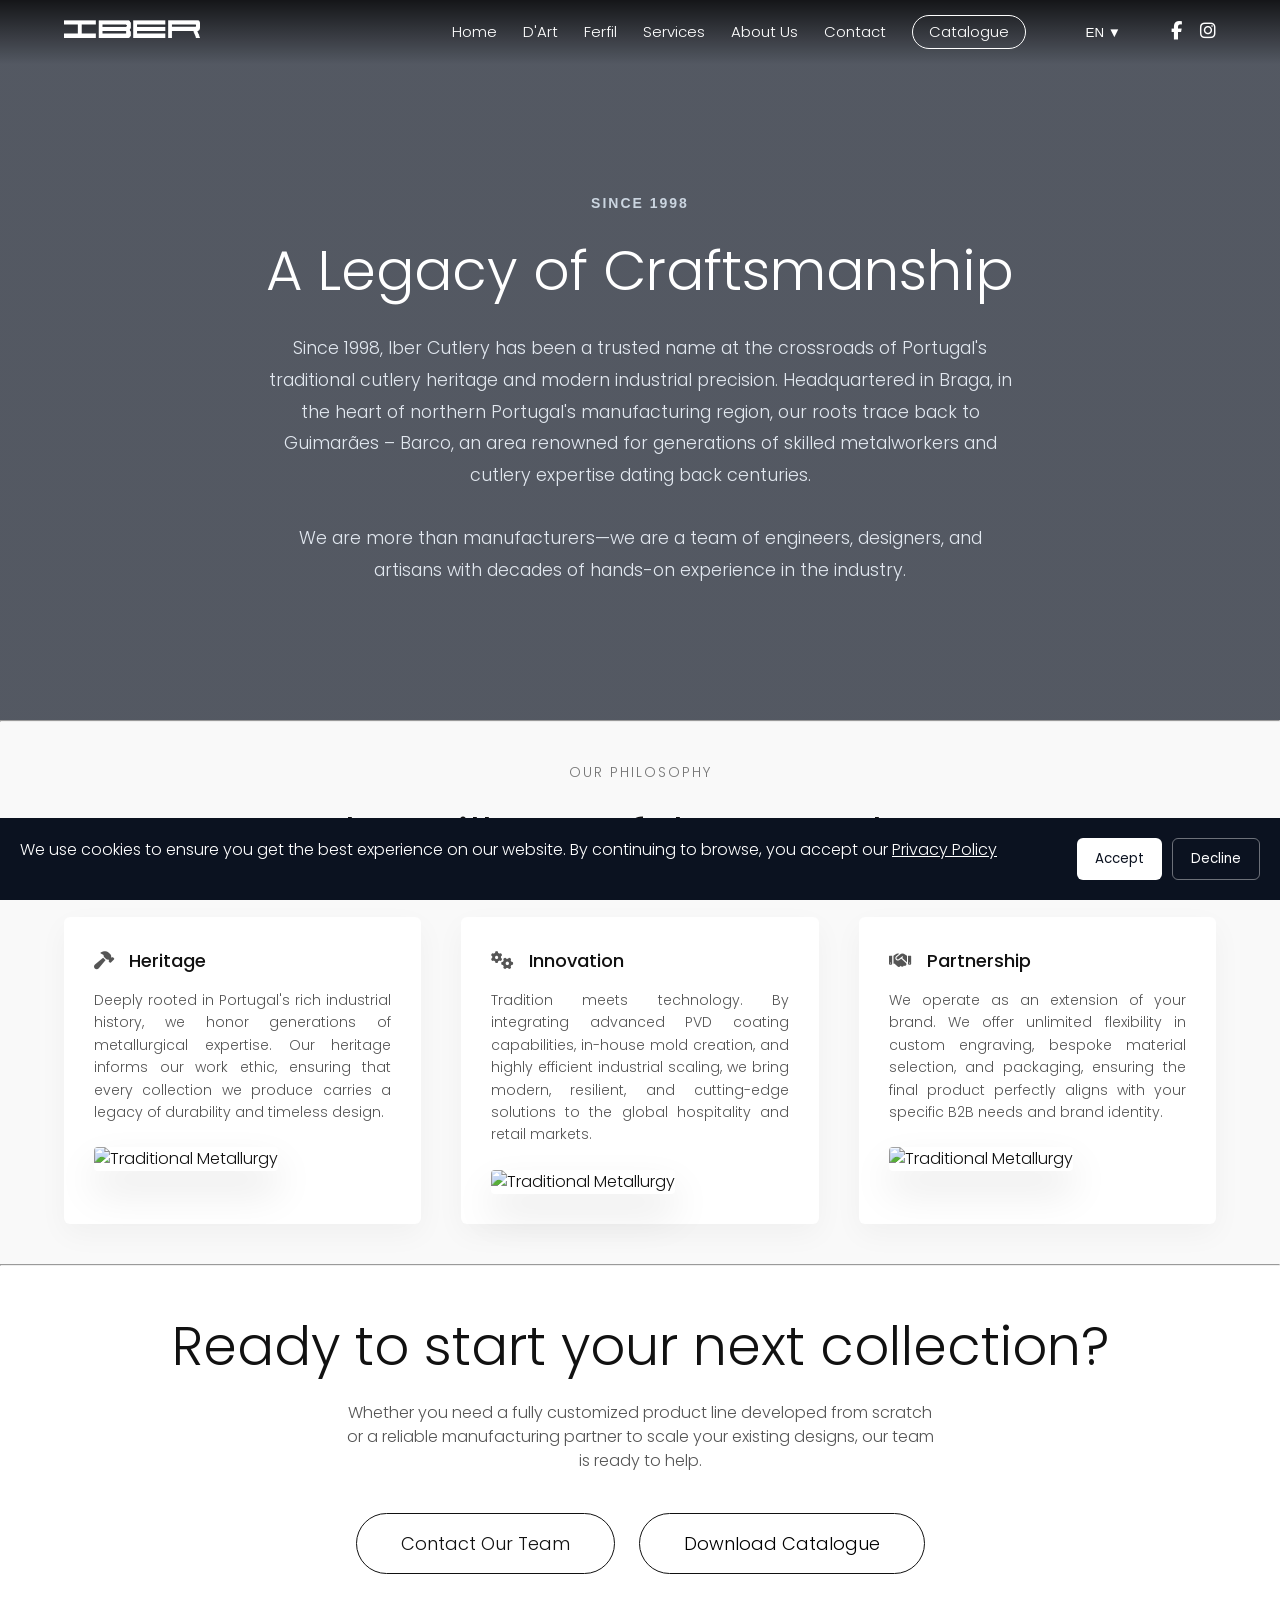
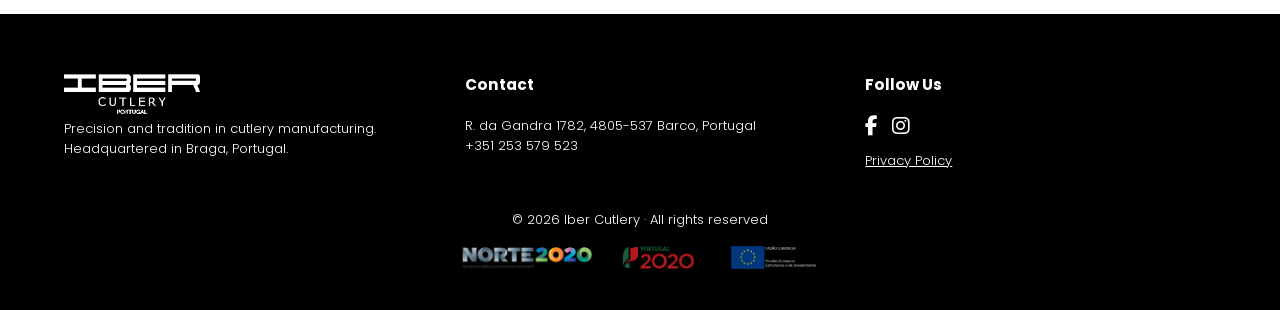
==== commit b0c7a4ac: "Add files via upload" ====
--- a/about.html
+++ b/about.html
@@ -12,6 +12,61 @@
 <link rel="stylesheet" href="https://cdnjs.cloudflare.com/ajax/libs/font-awesome/6.5.0/css/all.min.css">
 
 <link rel="stylesheet" href="styles.css">
+
+<style>
+  /* --- NUEVOS ESTILOS PARA LA SECCIÓN HERO --- */
+  .value-image img {
+    width: 100%;
+    height: 450px;
+    object-fit: cover;
+    border-radius: 4px;
+    box-shadow: 0 20px 40px rgba(0,0,0,0.1);
+  }
+  .hero-section {
+    position: relative;
+    min-height: 80vh; /* Altura considerable para lucir la foto */
+    display: flex;
+    align-items: center;
+    justify-content: center;
+    background-image: linear-gradient(rgba(11, 18, 32, 0.7), rgba(11, 18, 32, 0.7)), url('fabrica.png');
+    background-size: cover;
+    background-position: center;
+    background-attachment: fixed; /* Efecto Parallax opcional */
+    color: #ffffff;
+    text-align: center;
+    padding: 140px 20px 80px;
+  }
+
+  .hero-content {
+    max-width: 800px;
+    z-index: 2;
+  }
+
+  .hero-content h1 {
+    font-size: 3.5rem;
+    margin-bottom: 20px;
+    color: #fff;
+  }
+
+  .hero-content .muted {
+    color: #cbd5e0;
+    text-transform: uppercase;
+    letter-spacing: 2px;
+    font-weight: 600;
+  }
+
+  .hero-content p {
+    font-size: 1.1rem;
+    line-height: 1.8;
+    color: #e2e8f0;
+  }
+
+  /* Ajuste para dispositivos móviles */
+  @media (max-width: 768px) {
+    .hero-content h1 { font-size: 2.5rem; }
+    .hero-section { background-attachment: scroll; } /* Mejor rendimiento en móviles */
+  }
+</style>
 </head>
 
 <body>
@@ -21,12 +76,9 @@
     <div class="container">
       <nav>
         <div class="logo"><a href="index.html"><img src="logoIBERsolo.png" alt="Iber Cutlery Logo"></a></div>
-
         <div class="menu-toggle" id="menuToggle"><i class="fas fa-bars"></i></div>
-
         <div class="nav-links" id="navLinks">
           <div class="close-menu" id="closeMenu"><i class="fas fa-times"></i></div>
-
           <a href="index.html">Home</a>
           <a href="meetdart.html">D'Art</a>
           <a href="ferfil.html">Ferfil</a>
@@ -54,67 +106,76 @@
             <a href="https://www.facebook.com/ibercutlery" target="_blank"><i class="fab fa-facebook-f"></i></a>
             <a href="https://www.instagram.com/ibercutlery/" target="_blank"><i class="fab fa-instagram"></i></a>
           </div>
-
         </div>
       </nav>
     </div>
   </div>
 </header>
 
-<section class="section" style="padding: 140px 0 80px;">
-  <div class="container grid-2">
-    <div>
-      <div class="muted">Made in Portugal</div>
+<section class="hero-section">
+  <div class="container hero-content">
+      <div class="muted">Since 1998</div>
       <h1>A Legacy of Craftsmanship</h1>
-      <p style="text-align: justify;">
-        For years, Iber Cutlery has stood at the intersection of traditional craftsmanship and modern industrial precision. Headquartered in Braga, the historical heart of Portugal's manufacturing region, we have built our reputation on designing, developing, and producing flatware that meets the highest global standards.
+      <p>
+        Since 1998, Iber Cutlery has been a trusted name at the crossroads of Portugal's traditional cutlery heritage and modern industrial precision. Headquartered in Braga, in the heart of northern Portugal's manufacturing region, our roots trace back to Guimarães – Barco, an area renowned for generations of skilled metalworkers and cutlery expertise dating back centuries.
         <br><br>
-        We are not just manufacturers; we are engineers, designers, and artisans. From the initial conceptual sketch to the final polished piece, every step of our process is driven by an unyielding dedication to quality. Our state-of-the-art facilities allow us to scale production for large B2B clients without ever losing the meticulous touch of traditional Portuguese cutlery making.
+        We are more than manufacturers—we are a team of engineers, designers, and artisans with decades of hands-on experience in the industry.
       </p>
-    </div>
-    <div class="image-wrapper">
-      <img src="factory.jpg" alt="Iber Cutlery Manufacturing Facility">
-    </div>
   </div>
 </section>
 
-<section class="section" style="background-color: #f9f9f9; padding: 80px 0;">
+<hr>
+
+<section class="section" style="background-color: #f9f9f9;">
   <div class="container">
     <div class="muted" style="text-align: center;">Our Philosophy</div>
-    <h2 style="text-align: center;">The Pillars of Iber Cutlery</h2>
+    <h1 style="text-align: center;">The Pillars of Iber Cutlery</h1>
     <br>
     <div class="grid-3 values">
       <div class="card" style="padding: 30px;">
         <h3><i class="fas fa-hammer" style="margin-right: 10px; color: #555;"></i> Heritage</h3>
         <p>
           Deeply rooted in Portugal's rich industrial history, we honor generations of metallurgical expertise. Our heritage informs our work ethic, ensuring that every collection we produce carries a legacy of durability and timeless design.
-        </p>
+        </p><br>
+        <div class="value-image">
+        <img src="fabrica1.png" alt="Traditional Metallurgy">
+      </div>
       </div>
       <div class="card" style="padding: 30px;">
         <h3><i class="fas fa-cogs" style="margin-right: 10px; color: #555;"></i> Innovation</h3>
         <p>
           Tradition meets technology. By integrating advanced PVD coating capabilities, in-house mold creation, and highly efficient industrial scaling, we bring modern, resilient, and cutting-edge solutions to the global hospitality and retail markets.
         </p>
+        <br>
+        <div class="value-image">
+        <img src="fabrica2.png" alt="Traditional Metallurgy">
+      </div>
       </div>
       <div class="card" style="padding: 30px;">
         <h3><i class="fas fa-handshake" style="margin-right: 10px; color: #555;"></i> Partnership</h3>
         <p>
           We operate as an extension of your brand. We offer unlimited flexibility in custom engraving, bespoke material selection, and packaging, ensuring the final product perfectly aligns with your specific B2B needs and brand identity.
         </p>
+        <br>
+        <div class="value-image">
+        <img src="fabrica3.png" alt="Traditional Metallurgy">
+      </div>
       </div>
     </div>
   </div>
 </section>
 
-<section class="section" style="padding: 80px 0; text-align: center;">
+<hr>
+
+<section class="section" style="text-align: center;">
   <div class="container">
-    <h2>Ready to start your next collection?</h2>
+    <h1>Ready to start your next collection?</h1>
     <p style="max-width: 600px; margin: 0 auto 30px; color: #555;">
       Whether you need a fully customized product line developed from scratch or a reliable manufacturing partner to scale your existing designs, our team is ready to help.
     </p>
     <div class="actions" style="justify-content: center;">
       <a href="contact.html" class="btn" style="border-color:#111; color:#111;">Contact Our Team</a>
-      <a href="https://drive.google.com/file/d/1WoMRmmUtPPjQzyLjRYjJHznSljWQ4U9n/view?usp=drive_link" class="btn" style="background:#111; color:#fff; border-color:#111;">Download Catalogue</a>
+      <a href="https://drive.google.com/file/d/1WoMRmmUtPPjQzyLjRYjJHznSljWQ4U9n/view?usp=drive_link" class="btn" style="background:#ffffff00; color:#000000; border-color:#111;">Download Catalogue</a>
     </div>
   </div>
 </section>
@@ -125,13 +186,11 @@
       <div class="footer-logo"><img src="logoIBER-blanco.png" alt="Iber Cutlery"></div>
       <div class="footer-about">Precision and tradition in cutlery manufacturing. Headquartered in Braga, Portugal.</div>
     </div>
-
     <div>
       <h3>Contact</h3> <br>
       <p>R. da Gandra 1782, 4805-537 Barco, Portugal</p>
       <p>+351 253 579 523</p>
     </div>
-
     <div>
       <h3>Follow Us</h3>
       <br>
@@ -144,7 +203,6 @@
       </div>
     </div>
   </div>
-
   <div class="footer-legal">
     <p>© <span id="copyright-year">2025</span> Iber Cutlery · All rights reserved</p>
     <img src="logos_2020.png" style="height:55px;cursor:pointer;" onclick="window.open('Ficha-do-Proyecto-Iber.pdf','_blank')">
@@ -160,11 +218,9 @@
 </div>
 
 <script>
-/* ================= HEADER SCROLL ================= */
 const headerBar = document.getElementById('headerBar');
 window.addEventListener('scroll', () => { headerBar.classList.toggle('scrolled', window.scrollY > 60); });
 
-/* ================= MOBILE MENU ================= */
 const toggle = document.getElementById('menuToggle');
 const nav = document.getElementById('navLinks');
 const closeBtn = document.getElementById('closeMenu');
@@ -179,48 +235,28 @@
   document.body.classList.remove('no-scroll');
 });
 
-document.addEventListener('click', (e) => {
-  if(!nav.contains(e.target) && !toggle.contains(e.target)){
-    nav.classList.remove('active');
-    document.body.classList.remove('no-scroll');
-  }
-});
-
-/* ================= COOKIES ================= */
 const cookiePopup = document.getElementById('cookiePopup');
-
 if(!localStorage.getItem('cookieChoice')){
   cookiePopup.style.display = 'flex';
 }
-
 document.getElementById('acceptCookies').onclick = () => {
   localStorage.setItem('cookieChoice','accepted');
   cookiePopup.style.display = 'none';
 };
-
 document.getElementById('rejectCookies').onclick = () => {
   localStorage.setItem('cookieChoice','rejected');
   cookiePopup.style.display = 'none';
 };
 
-/* ================= LANGUAGE DROPDOWN DESKTOP ================= */
 const langBtn = document.getElementById('langBtn');
 const langMenu = document.getElementById('langMenu');
-
 langBtn.addEventListener('click', (e) => {
   e.stopPropagation();
   langMenu.style.display = (langMenu.style.display === 'block') ? 'none' : 'block';
 });
-
 document.addEventListener('click', () => { langMenu.style.display = 'none'; });
 
-/* ================= COPYRIGHT YEAR ================= */
 document.getElementById("copyright-year").textContent = new Date().getFullYear();
-
-/* ================= LAZY LOAD IMAGES ================= */
-document.querySelectorAll('.image-wrapper img').forEach(img => {
-    img.loading = 'lazy';
-});
 </script>
 
 </body>
--- a/styles.css
+++ b/styles.css
@@ -40,12 +40,12 @@
 
 .header-bar {
   width: 100%;
-  background: linear-gradient(to bottom, rgba(0,0,0,0.6), rgba(0,0,0,0));
-  transition: .35s;
+  background: linear-gradient(to bottom, rgba(0,0,0,0.75), rgba(0,0,0,0));
+  transition: .3  5s;
 }
 
 .header-bar.scrolled {
-  background: rgba(0,0,0,.95);
+  background: rgba(0,0,0,1);
   backdrop-filter: blur(6px);
 }
 
@@ -898,4 +898,44 @@
   font-size: 1rem;
   color: #555;
   line-height: 1.6;
+}
+
+
+
+
+/* ================= PRIVACY POLICY CONTENT ================= */
+.privacy-content {
+  text-align: left;
+  text-align: justify;
+}
+
+.privacy-content h2 {
+  font-size: 22px;
+  margin-top: 40px;
+  margin-bottom: 15px;
+  color: #111;
+  border-bottom: 1px solid #eee;
+  padding-bottom: 10px;
+}
+
+.privacy-content p {
+  margin-bottom: 20px;
+  font-size: 16px;
+  color: #444;
+}
+
+.privacy-content ul {
+  margin-left: 20px;
+  margin-bottom: 25px;
+}
+
+.privacy-content ul li {
+  margin-bottom: 10px;
+  font-size: 16px;
+  color: #444;
+  list-style-type: disc;
+}
+
+.privacy-content strong {
+  color: #111;
 }
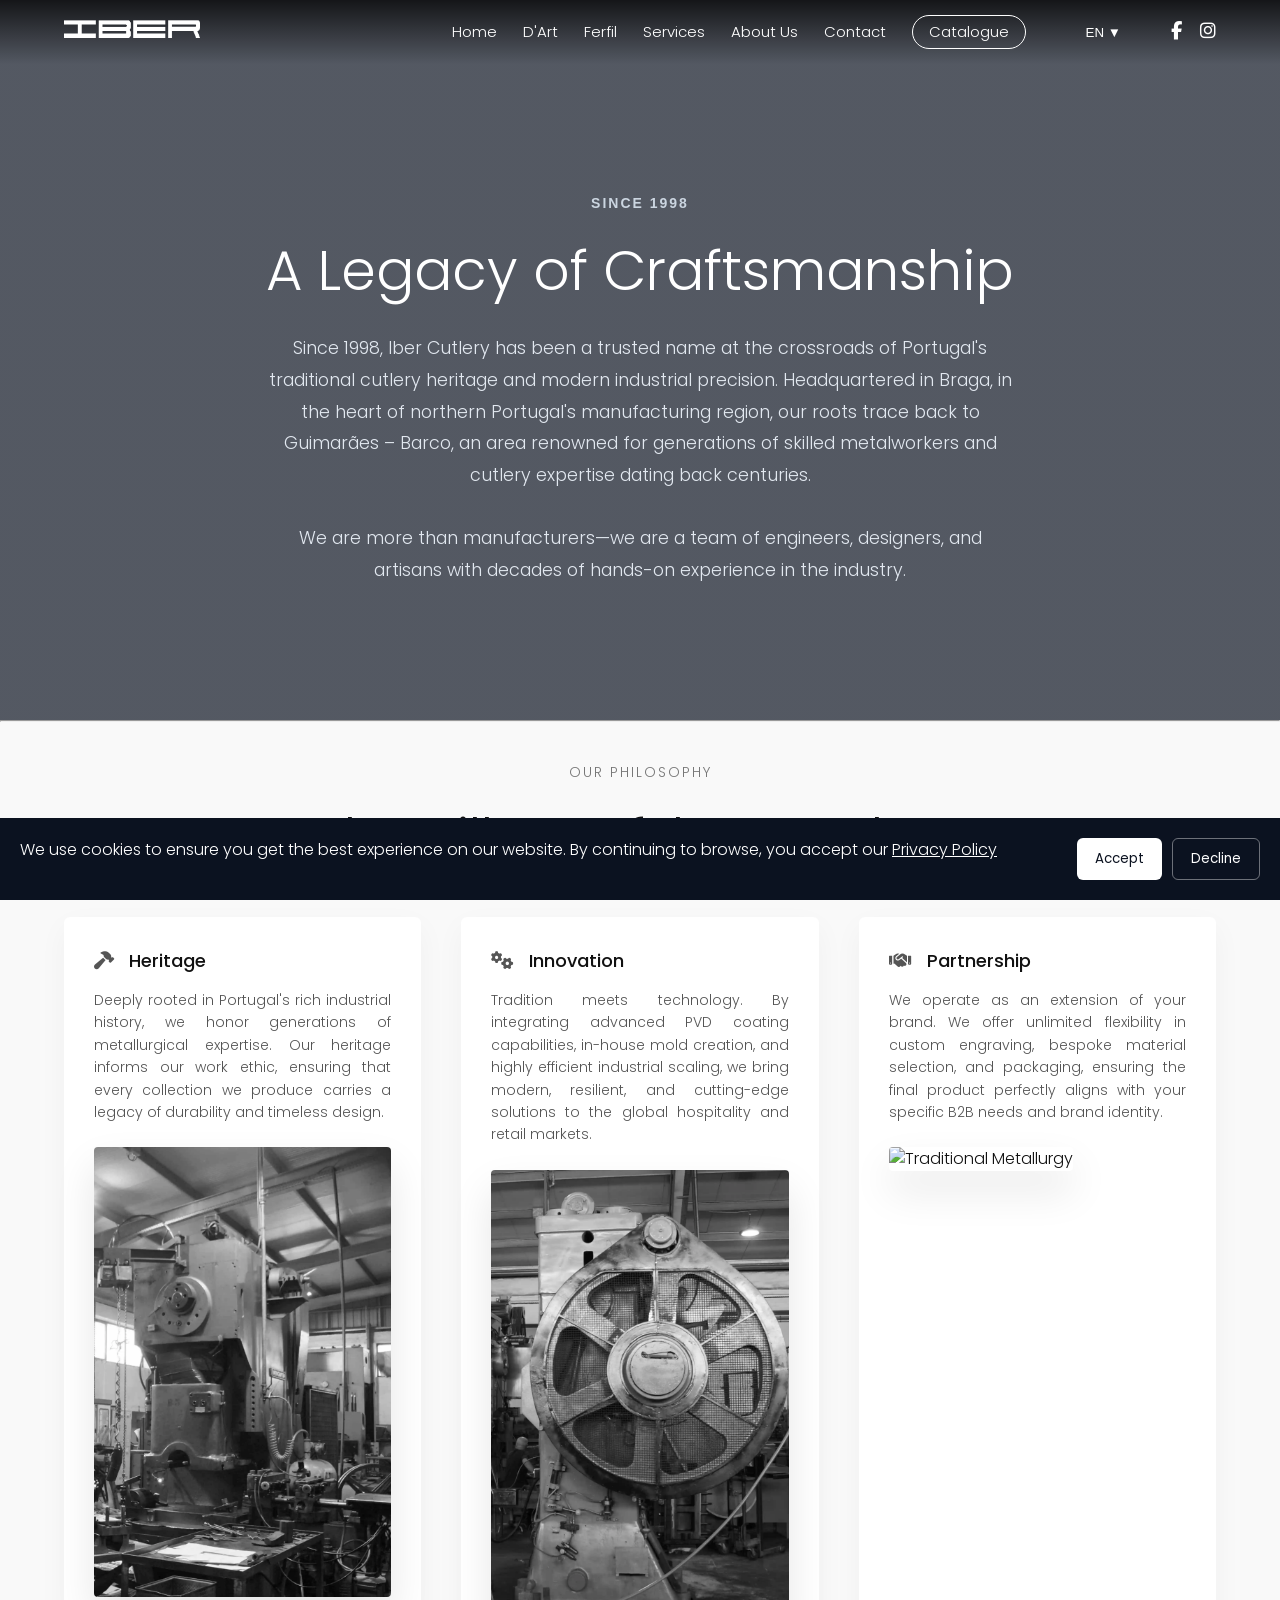
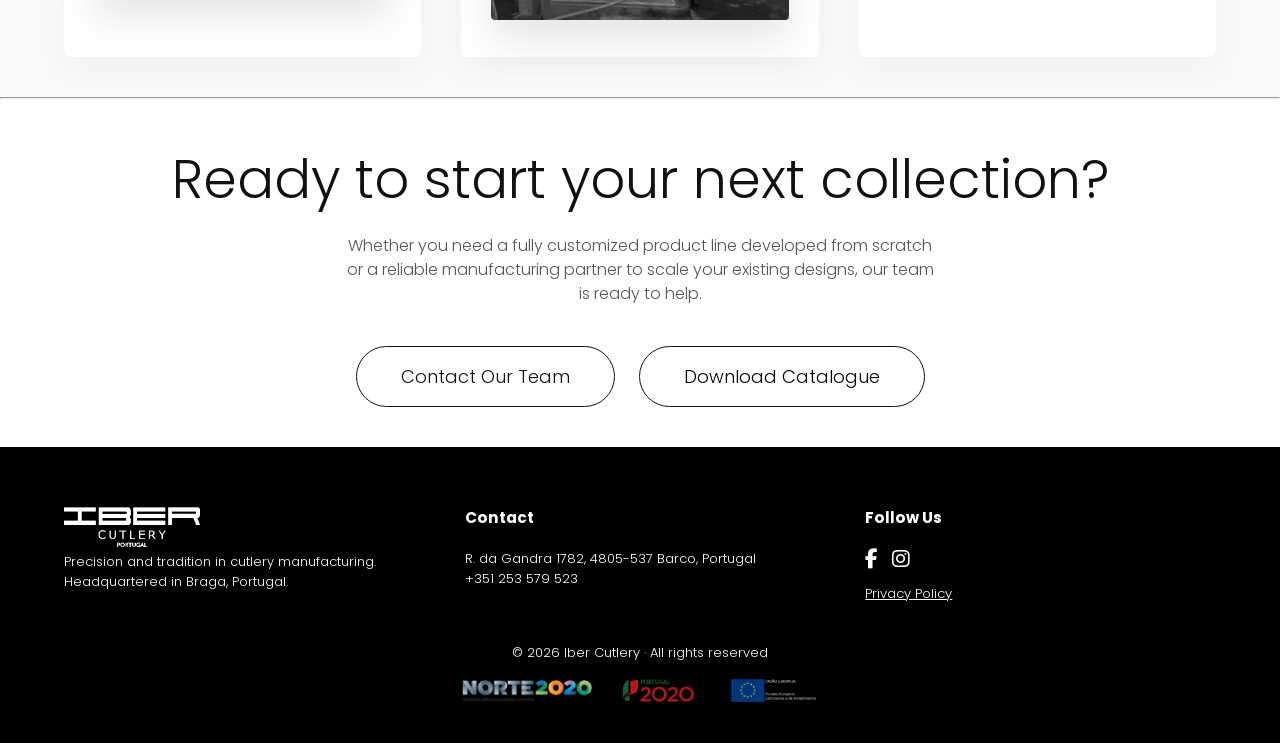
==== commit 77def2a2: "Add files via upload" ====
--- a/about.html
+++ b/about.html
@@ -28,7 +28,7 @@
     display: flex;
     align-items: center;
     justify-content: center;
-    background-image: linear-gradient(rgba(11, 18, 32, 0.7), rgba(11, 18, 32, 0.7)), url('fabrica.png');
+    background-image: linear-gradient(rgba(11, 18, 32, 0.7), rgba(11, 18, 32, 0.7)), url('fabrica.webp');
     background-size: cover;
     background-position: center;
     background-attachment: fixed; /* Efecto Parallax opcional */
@@ -138,7 +138,7 @@
           Deeply rooted in Portugal's rich industrial history, we honor generations of metallurgical expertise. Our heritage informs our work ethic, ensuring that every collection we produce carries a legacy of durability and timeless design.
         </p><br>
         <div class="value-image">
-        <img src="fabrica1.png" alt="Traditional Metallurgy">
+        <img src="fabrica1.webp" alt="Traditional Metallurgy">
       </div>
       </div>
       <div class="card" style="padding: 30px;">
@@ -148,7 +148,7 @@
         </p>
         <br>
         <div class="value-image">
-        <img src="fabrica2.png" alt="Traditional Metallurgy">
+        <img src="fabrica2.webp" alt="Traditional Metallurgy">
       </div>
       </div>
       <div class="card" style="padding: 30px;">
@@ -158,7 +158,7 @@
         </p>
         <br>
         <div class="value-image">
-        <img src="fabrica3.png" alt="Traditional Metallurgy">
+        <img src="fabrica3.webp" alt="Traditional Metallurgy">
       </div>
       </div>
     </div>
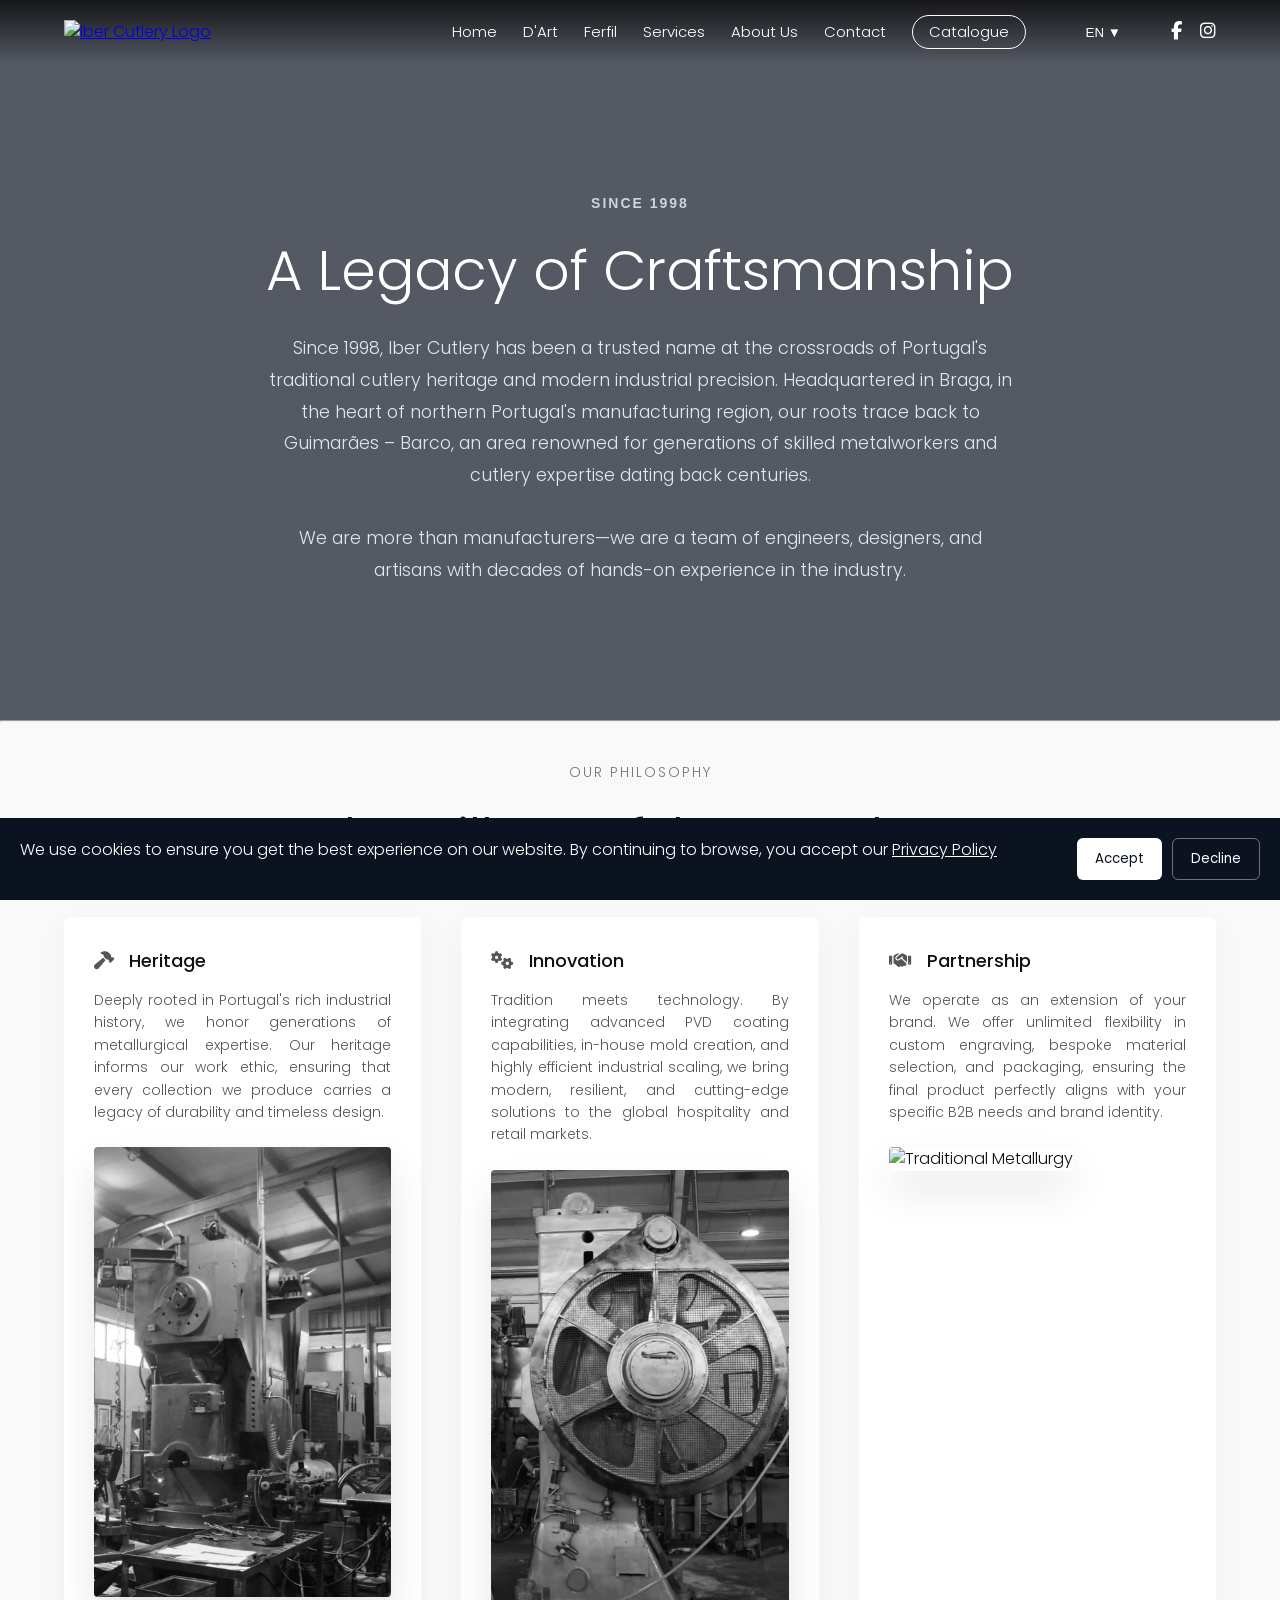
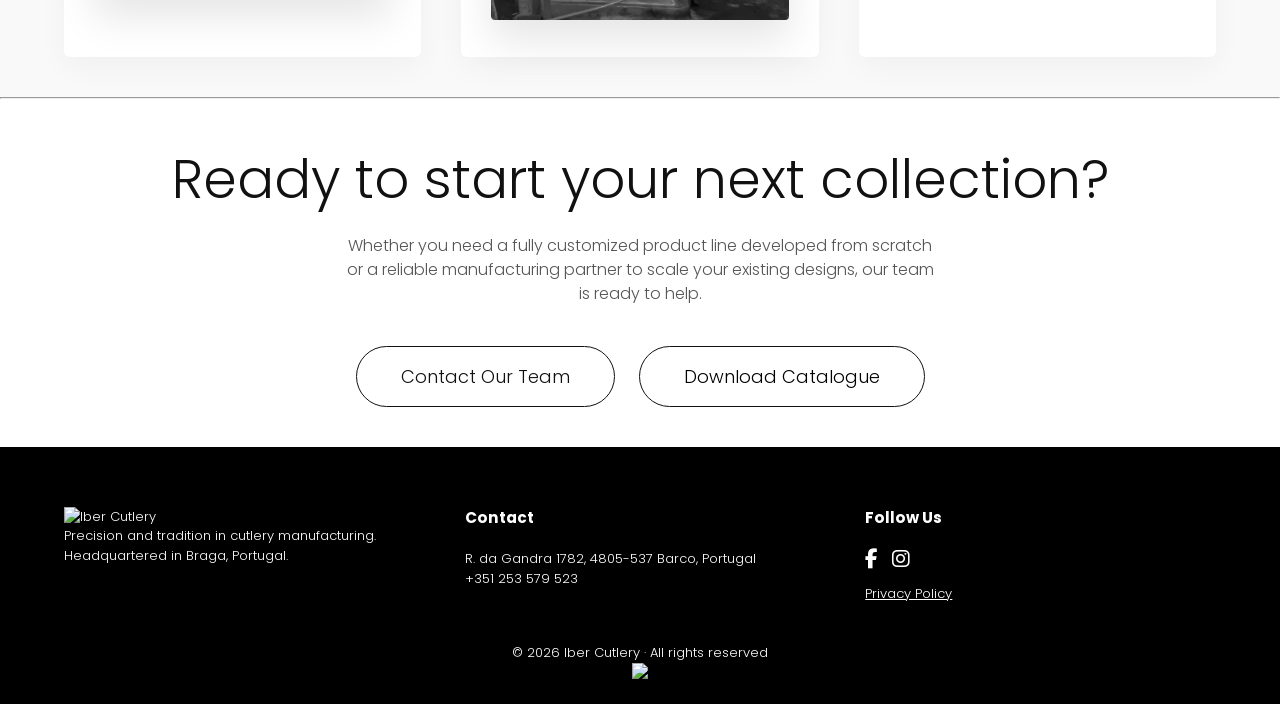
==== commit d420c697: "Add files via upload" ====
--- a/about.html
+++ b/about.html
@@ -75,7 +75,7 @@
   <div class="header-bar" id="headerBar">
     <div class="container">
       <nav>
-        <div class="logo"><a href="index.html"><img src="logoIBERsolo.png" alt="Iber Cutlery Logo"></a></div>
+        <div class="logo"><a href="index.html"><img src="logoIBERsolo.webp" alt="Iber Cutlery Logo"></a></div>
         <div class="menu-toggle" id="menuToggle"><i class="fas fa-bars"></i></div>
         <div class="nav-links" id="navLinks">
           <div class="close-menu" id="closeMenu"><i class="fas fa-times"></i></div>
@@ -183,7 +183,7 @@
 <footer>
   <div class="container footer-grid">
     <div>
-      <div class="footer-logo"><img src="logoIBER-blanco.png" alt="Iber Cutlery"></div>
+      <div class="footer-logo"><img src="logoIBER-blanco.webp" alt="Iber Cutlery"></div>
       <div class="footer-about">Precision and tradition in cutlery manufacturing. Headquartered in Braga, Portugal.</div>
     </div>
     <div>
@@ -205,7 +205,7 @@
   </div>
   <div class="footer-legal">
     <p>© <span id="copyright-year">2025</span> Iber Cutlery · All rights reserved</p>
-    <img src="logos_2020.png" style="height:55px;cursor:pointer;" onclick="window.open('Ficha-do-Proyecto-Iber.pdf','_blank')">
+    <img src="logos_2020.webp" style="height:55px;cursor:pointer;" onclick="window.open('Ficha-do-Proyecto-Iber.pdf','_blank')">
   </div>
 </footer>
 
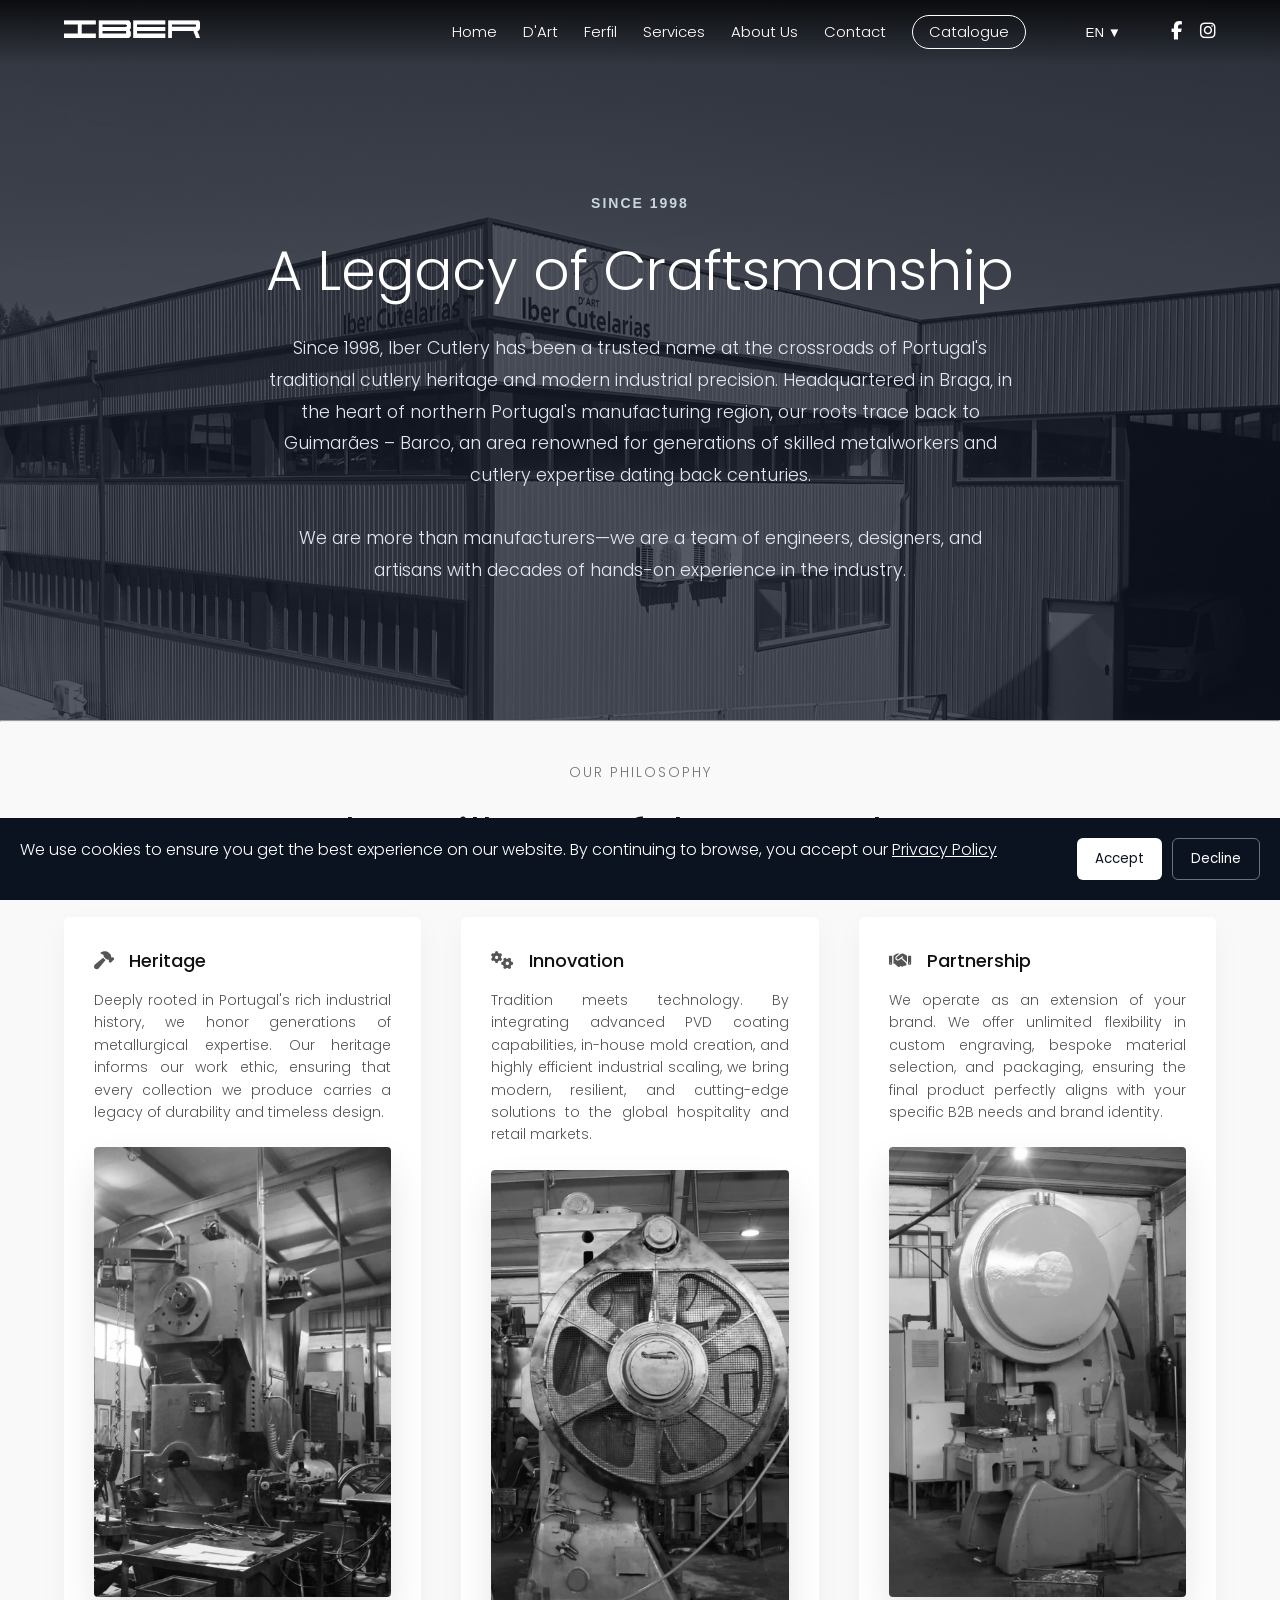
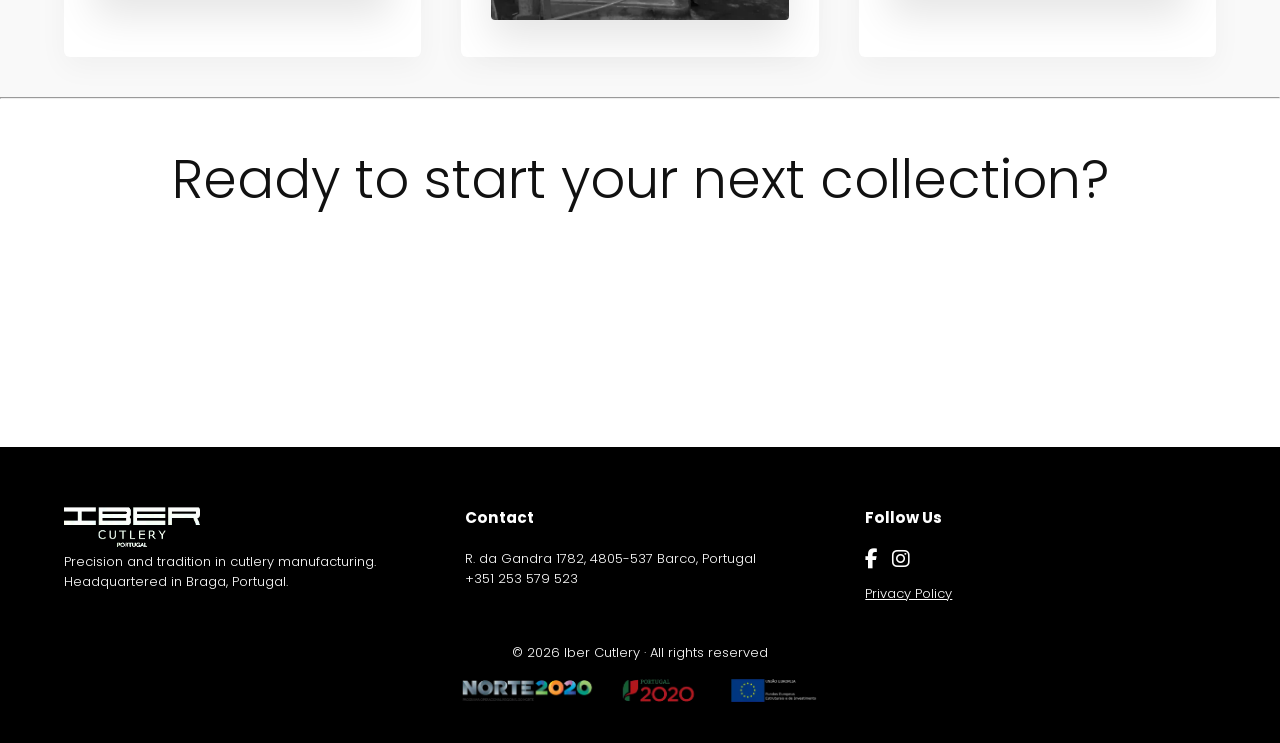
==== commit c475eac2: "Add files via upload" ====
--- a/about.html
+++ b/about.html
@@ -14,6 +14,27 @@
 <link rel="stylesheet" href="styles.css">
 
 <style>
+  /* ================= SMOOTH ANIMATIONS CSS ================= */
+  html {
+    scroll-behavior: smooth;
+  }
+  
+  .animate-on-scroll {
+    opacity: 0;
+    transform: translateY(30px);
+    transition: opacity 0.8s cubic-bezier(0.25, 0.46, 0.45, 0.94), transform 0.8s cubic-bezier(0.25, 0.46, 0.45, 0.94);
+  }
+  
+  .animate-on-scroll.is-visible {
+    opacity: 1;
+    transform: translateY(0);
+  }
+
+  /* Retrasos escalonados para las cajas de información */
+  .delay-1 { transition-delay: 0.1s; }
+  .delay-2 { transition-delay: 0.3s; }
+  .delay-3 { transition-delay: 0.5s; }
+
   /* --- NUEVOS ESTILOS PARA LA SECCIÓN HERO --- */
   .value-image img {
     width: 100%;
@@ -113,7 +134,7 @@
 </header>
 
 <section class="hero-section">
-  <div class="container hero-content">
+  <div class="container hero-content animate-on-scroll">
       <div class="muted">Since 1998</div>
       <h1>A Legacy of Craftsmanship</h1>
       <p>
@@ -128,11 +149,11 @@
 
 <section class="section" style="background-color: #f9f9f9;">
   <div class="container">
-    <div class="muted" style="text-align: center;">Our Philosophy</div>
-    <h1 style="text-align: center;">The Pillars of Iber Cutlery</h1>
+    <div class="muted animate-on-scroll" style="text-align: center;">Our Philosophy</div>
+    <h1 class="animate-on-scroll" style="text-align: center;">The Pillars of Iber Cutlery</h1>
     <br>
     <div class="grid-3 values">
-      <div class="card" style="padding: 30px;">
+      <div class="card animate-on-scroll delay-1" style="padding: 30px;">
         <h3><i class="fas fa-hammer" style="margin-right: 10px; color: #555;"></i> Heritage</h3>
         <p>
           Deeply rooted in Portugal's rich industrial history, we honor generations of metallurgical expertise. Our heritage informs our work ethic, ensuring that every collection we produce carries a legacy of durability and timeless design.
@@ -141,7 +162,7 @@
         <img src="fabrica1.webp" alt="Traditional Metallurgy">
       </div>
       </div>
-      <div class="card" style="padding: 30px;">
+      <div class="card animate-on-scroll delay-2" style="padding: 30px;">
         <h3><i class="fas fa-cogs" style="margin-right: 10px; color: #555;"></i> Innovation</h3>
         <p>
           Tradition meets technology. By integrating advanced PVD coating capabilities, in-house mold creation, and highly efficient industrial scaling, we bring modern, resilient, and cutting-edge solutions to the global hospitality and retail markets.
@@ -151,7 +172,7 @@
         <img src="fabrica2.webp" alt="Traditional Metallurgy">
       </div>
       </div>
-      <div class="card" style="padding: 30px;">
+      <div class="card animate-on-scroll delay-3" style="padding: 30px;">
         <h3><i class="fas fa-handshake" style="margin-right: 10px; color: #555;"></i> Partnership</h3>
         <p>
           We operate as an extension of your brand. We offer unlimited flexibility in custom engraving, bespoke material selection, and packaging, ensuring the final product perfectly aligns with your specific B2B needs and brand identity.
@@ -169,11 +190,11 @@
 
 <section class="section" style="text-align: center;">
   <div class="container">
-    <h1>Ready to start your next collection?</h1>
-    <p style="max-width: 600px; margin: 0 auto 30px; color: #555;">
+    <h1 class="animate-on-scroll">Ready to start your next collection?</h1>
+    <p class="animate-on-scroll delay-1" style="max-width: 600px; margin: 0 auto 30px; color: #555;">
       Whether you need a fully customized product line developed from scratch or a reliable manufacturing partner to scale your existing designs, our team is ready to help.
     </p>
-    <div class="actions" style="justify-content: center;">
+    <div class="actions animate-on-scroll delay-2" style="justify-content: center;">
       <a href="contact.html" class="btn" style="border-color:#111; color:#111;">Contact Our Team</a>
       <a href="https://drive.google.com/file/d/1WoMRmmUtPPjQzyLjRYjJHznSljWQ4U9n/view?usp=drive_link" class="btn" style="background:#ffffff00; color:#000000; border-color:#111;">Download Catalogue</a>
     </div>
@@ -257,6 +278,27 @@
 document.addEventListener('click', () => { langMenu.style.display = 'none'; });
 
 document.getElementById("copyright-year").textContent = new Date().getFullYear();
+
+/* ================= SCROLL ANIMATIONS ================= */
+const observerOptions = {
+  root: null,
+  rootMargin: '0px',
+  threshold: 0.15
+};
+
+const observer = new IntersectionObserver((entries, observer) => {
+  entries.forEach(entry => {
+    if (entry.isIntersecting) {
+      entry.target.classList.add('is-visible');
+      // Deja de observar el elemento una vez que ya es visible (la animación ocurre solo una vez)
+      observer.unobserve(entry.target);
+    }
+  });
+}, observerOptions);
+
+document.querySelectorAll('.animate-on-scroll').forEach(el => {
+  observer.observe(el);
+});
 </script>
 
 </body>
--- a/styles.css
+++ b/styles.css
@@ -612,7 +612,7 @@
   left: 0;
   right: 0;
   padding: 20px;
-  background: linear-gradient(to top, rgba(0,0,0,0.8), transparent);
+  background: linear-gradient(to top, rgba(0, 0, 0, 0.5), transparent);
   color: #fff;
   font-size: 18px;
 }
